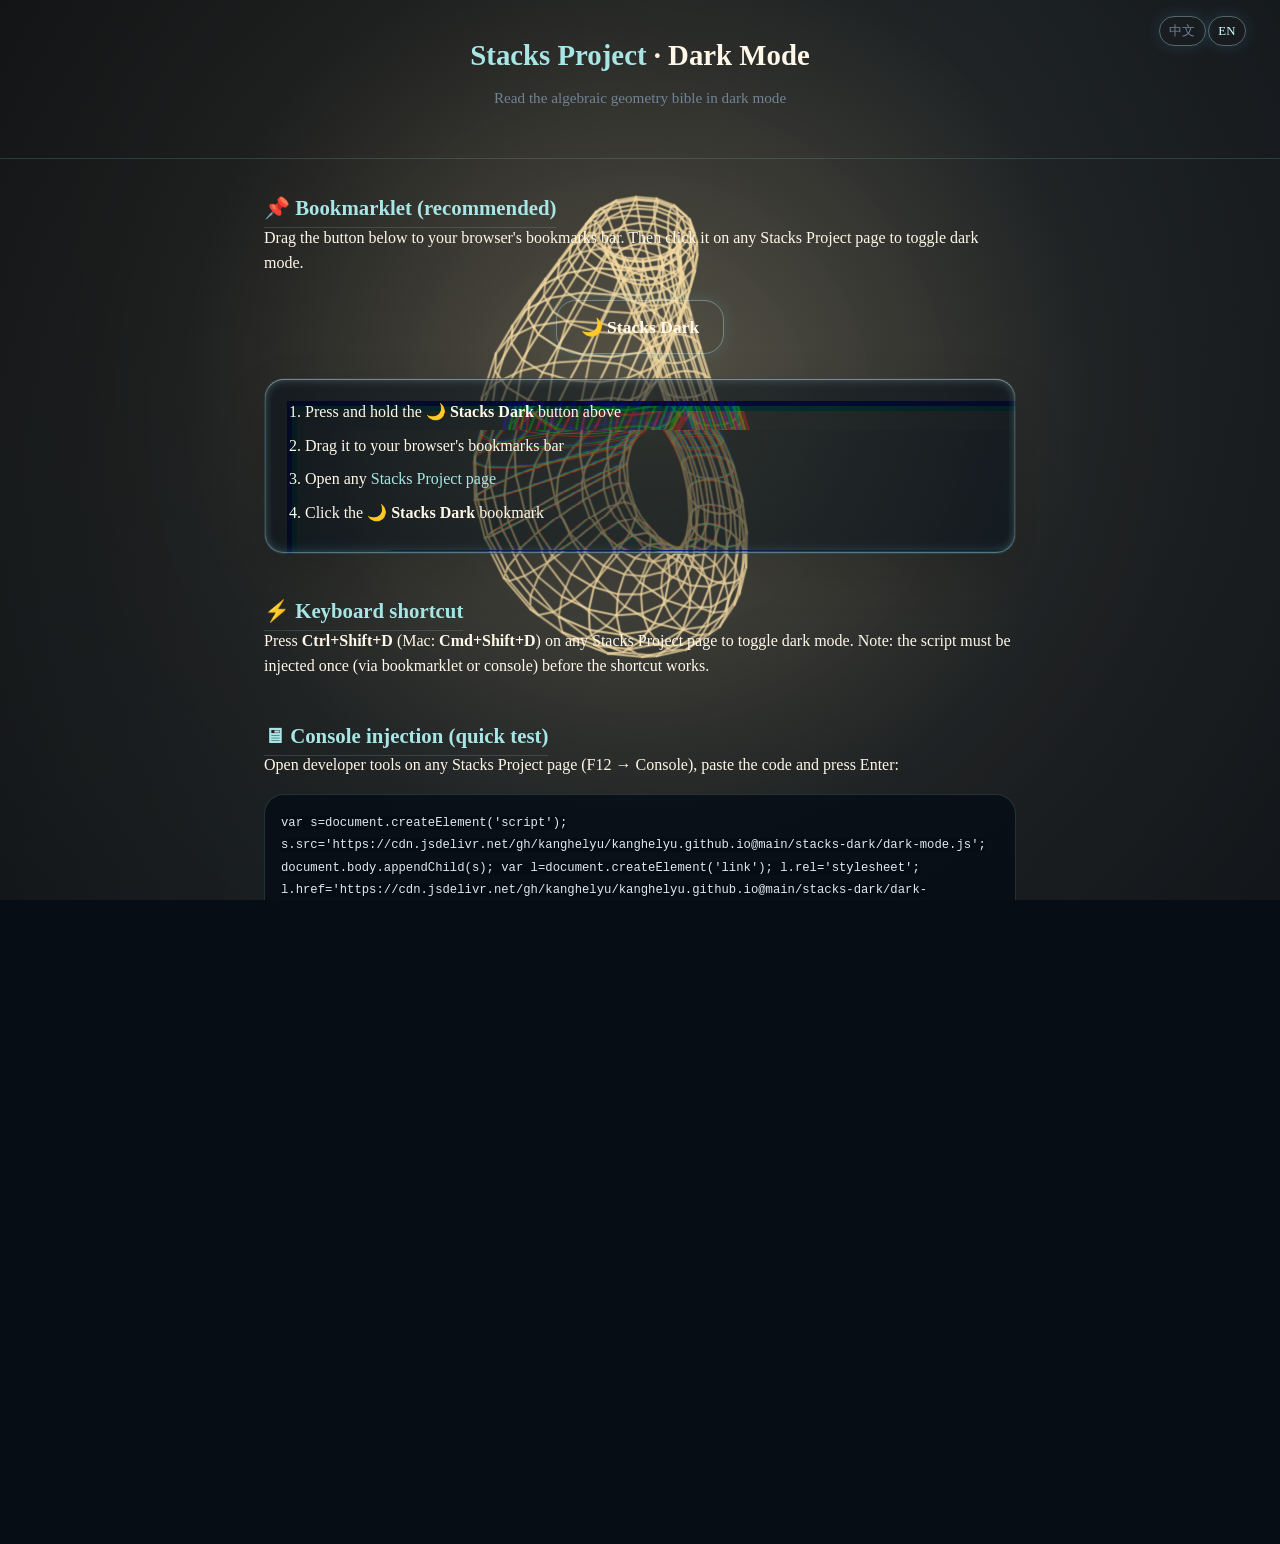
==== stacks-dark/index.html @ ef56671d "Soften perspective camera; fix homepage scrolling - bg.js v39: camera distance 3.8 -> 8 with PROJ_SC" ====
<!DOCTYPE html>
<html lang="zh-CN">
<head>
  <meta charset="utf-8">
  <meta name="viewport" content="width=device-width, initial-scale=1">
  <title>Stacks Project · Dark Mode Reader</title>
  <link rel="icon" href="data:image/svg+xml,<svg xmlns='http://www.w3.org/2000/svg' viewBox='0 0 100 100'><text y='.9em' font-size='90'>🌙</text></svg>">
  <link rel="stylesheet" href="../assets/css/base.css?v=34" />
  <style>
    :root { --bg: #1a1a2e; --text: #e0e0e0; --accent: #63b3ed; --card: #16213e; --border: #2d3748; }
    * { margin: 0; padding: 0; box-sizing: border-box; }
    html { height: 100%; overflow: hidden; }
    body {
      background: var(--bg); color: var(--text);
      font-family: -apple-system, BlinkMacSystemFont, "Segoe UI", Roboto, sans-serif;
      line-height: 1.6; width: 100%; height: 100%; min-height: 0; display: flex; flex-direction: column;
      overflow-x: hidden; overflow-y: auto; overscroll-behavior-y: contain;
      -webkit-overflow-scrolling: touch;
    }
    header {
      background: var(--card); border-bottom: 1px solid var(--border);
      padding: 2rem 1.5rem; text-align: center; position: relative;
    }
    header h1 { font-size: 1.8rem; font-weight: 700; }
    header h1 a { color: var(--accent); text-decoration: none; }
    header p { margin-top: 0.5rem; color: #a0aec0; font-size: 0.95rem; }
    .lang-toggle {
      position: absolute; top: 1rem; right: 1.5rem;
      display: flex; gap: 2px;
    }
    .lang-toggle button {
      background: transparent; color: #718096; border: 1px solid var(--border);
      padding: 0.25rem 0.6rem; border-radius: 4px; cursor: pointer;
      font-size: 0.8rem; transition: all 0.15s;
    }
    .lang-toggle button.active {
      color: var(--accent); border-color: var(--accent); background: rgba(99,179,237,0.1);
    }
    main { flex: 1; max-width: 800px; margin: 0 auto; padding: 2rem 1.5rem; width: 100%; }
    section { margin-bottom: 2.5rem; }
    h2 { font-size: 1.3rem; color: var(--accent); margin-bottom: 1rem; padding-bottom: 0.5rem; border-bottom: 1px solid var(--border); }
    p { margin-bottom: 1rem; }
    code {
      background: #0d1b2a; color: #e2e8f0; padding: 0.15em 0.4em;
      border-radius: 3px; font-size: 0.9em;
    }
    .bookmarklet {
      display: inline-block; background: var(--accent); color: #1a1a2e;
      font-weight: 700; font-size: 1.1rem; padding: 0.75rem 1.5rem;
      border-radius: 8px; text-decoration: none; cursor: grab;
      transition: transform 0.15s, box-shadow 0.15s;
      box-shadow: 0 2px 8px rgba(99,179,237,0.3);
    }
    .bookmarklet:hover { transform: translateY(-2px); box-shadow: 0 4px 16px rgba(99,179,237,0.5); }
    .bookmarklet:active { cursor: grabbing; }
    .instructions { background: var(--card); border: 1px solid var(--border); border-radius: 8px; padding: 1.25rem; }
    .instructions ol { padding-left: 1.25rem; }
    .instructions li { margin-bottom: 0.5rem; }
    .preview-box { background: var(--card); border: 1px solid var(--border); border-radius: 8px; padding: 1.5rem; font-size: 0.9rem; }
    .preview-box .tag { color: var(--accent); }
    .preview-box a { color: var(--accent); }
    .preview-box .env-lemma { font-style: italic; background: rgba(255,255,255,0.02); padding: 0.25rem 0.5rem; border-radius: 4px; display: block; margin-top: 0.5rem; }
    .pre { background: #0d1b2a; color: #e2e8f0; padding: 1rem; border-radius: 8px; overflow-x: auto; font-size: 0.85rem; border: 1px solid var(--border); margin-top: 0.5rem; }
    .pre code { background: none; padding: 0; }
    .file-links { display: flex; gap: 1rem; flex-wrap: wrap; margin-top: 0.5rem; }
    .file-links a { background: var(--card); border: 1px solid var(--border); padding: 0.4rem 1rem; border-radius: 6px; color: var(--accent); text-decoration: none; font-size: 0.9rem; }
    .file-links a:hover { border-color: var(--accent); }
    footer { text-align: center; padding: 1.5rem; color: #718096; font-size: 0.85rem; border-top: 1px solid var(--border); }
    footer a { color: var(--accent); }
    [data-lang] { display: none; }
    html.en [data-lang="en"], html.zh [data-lang="zh"] { display: inline; }
    html.en [data-lang="en"].block, html.zh [data-lang="zh"].block { display: block; }
    html.en [data-lang="en"].flex, html.zh [data-lang="zh"].flex { display: flex; }
    header, main, footer { position: relative; z-index: 1; }
    /* Shared math background: one large static Klein bottle behind the page. */
    #bg { position: fixed; top: 0; left: 0; width: 100vw; height: 100vh; height: 100lvh; z-index: 0; pointer-events: none; transform: translate3d(0, 0, 0); backface-visibility: hidden; contain: strict; }
  </style>
  <link rel="stylesheet" href="../assets/css/unified-polish.css?v=4" />
</head>
<body class="stacks-page">
  <canvas id="bg" data-scene="klein" aria-hidden="true"></canvas>

<header>
  <div class="lang-toggle">
    <button id="lang-zh" class="active" onclick="setLang('zh')">中文</button>
    <button id="lang-en" onclick="setLang('en')">EN</button>
  </div>
  <h1><a href="https://stacks.math.columbia.edu">Stacks Project</a> · Dark Mode</h1>
  <p data-lang="zh" class="block">在深色背景下阅读代数几何圣经</p>
  <p data-lang="en" class="block">Read the algebraic geometry bible in dark mode</p>
</header>

<main>

  <!-- ===== Bookmarklet ===== -->
  <section>
    <h2 data-lang="zh">📌 Bookmarklet（推荐）</h2>
    <h2 data-lang="en">📌 Bookmarklet (recommended)</h2>

    <p data-lang="zh" class="block">把下面的按钮拖到浏览器书签栏。之后每次打开 Stacks Project 的页面，点一下这个书签就能切换深色模式。</p>
    <p data-lang="en" class="block">Drag the button below to your browser's bookmarks bar. Then click it on any Stacks Project page to toggle dark mode.</p>

    <p style="text-align:center;margin:1.5rem 0">
      <a class="bookmarklet"
         href="javascript:(function(){var d=document,s=d.createElement('script');s.src='https://cdn.jsdelivr.net/gh/kanghelyu/kanghelyu.github.io@main/stacks-dark/dark-mode.js';d.body.appendChild(s);var l=d.createElement('link');l.rel='stylesheet';l.href='https://cdn.jsdelivr.net/gh/kanghelyu/kanghelyu.github.io@main/stacks-dark/dark-mode.css';d.head.appendChild(l)})();"
         onclick="alert('把它拖到书签栏，不是点击这里。');return false;">
        🌙 Stacks Dark
      </a>
    </p>

    <div class="instructions">
      <ol data-lang="zh" class="block">
        <li>按住上面的 <strong>「🌙 Stacks Dark」</strong> 按钮</li>
        <li>拖到浏览器的书签栏</li>
        <li>打开任意一个 <a href="https://stacks.math.columbia.edu/tag/0001">Stacks Project 页面</a></li>
        <li>点击书签栏里的 <strong>🌙 Stacks Dark</strong></li>
      </ol>
      <ol data-lang="en" class="block">
        <li>Press and hold the <strong>🌙 Stacks Dark</strong> button above</li>
        <li>Drag it to your browser's bookmarks bar</li>
        <li>Open any <a href="https://stacks.math.columbia.edu/tag/0001">Stacks Project page</a></li>
        <li>Click the <strong>🌙 Stacks Dark</strong> bookmark</li>
      </ol>
    </div>
  </section>

  <!-- ===== Keyboard shortcut ===== -->
  <section>
    <h2 data-lang="zh">⚡ Ctrl+Shift+D 快捷键</h2>
    <h2 data-lang="en">⚡ Keyboard shortcut</h2>

    <p data-lang="zh" class="block">在任何 Stacks Project 页面上按 <strong>Ctrl+Shift+D</strong>（Mac: <strong>Cmd+Shift+D</strong>）一键切换深色模式。注意：需要先用书签或控制台方式注入一次脚本，快捷键才会生效。</p>
    <p data-lang="en" class="block">Press <strong>Ctrl+Shift+D</strong> (Mac: <strong>Cmd+Shift+D</strong>) on any Stacks Project page to toggle dark mode. Note: the script must be injected once (via bookmarklet or console) before the shortcut works.</p>
  </section>

  <!-- ===== Console injection ===== -->
  <section>
    <h2 data-lang="zh">🖥 控制台注入（临时测试）</h2>
    <h2 data-lang="en">🖥 Console injection (quick test)</h2>

    <p data-lang="zh" class="block">打开 Stacks Project 页面的开发者工具（F12 → Console），粘贴以下代码然后回车：</p>
    <p data-lang="en" class="block">Open developer tools on any Stacks Project page (F12 → Console), paste the code and press Enter:</p>

    <div class="pre"><code>var s=document.createElement('script');
s.src='https://cdn.jsdelivr.net/gh/kanghelyu/kanghelyu.github.io@main/stacks-dark/dark-mode.js';
document.body.appendChild(s);
var l=document.createElement('link');
l.rel='stylesheet';
l.href='https://cdn.jsdelivr.net/gh/kanghelyu/kanghelyu.github.io@main/stacks-dark/dark-mode.css';
document.head.appendChild(l);</code></div>
  </section>

  <!-- ===== Preview ===== -->
  <section>
    <h2 data-lang="zh">🖼 效果预览</h2>
    <h2 data-lang="en">🖼 Preview</h2>

    <div class="preview-box">
      <div style="display:flex;align-items:center;gap:0.75rem;margin-bottom:0.75rem">
        <span style="font-size:0.8rem;background:#0f3460;padding:0.2rem 0.6rem;border-radius:4px">0001</span>
        <span style="color:#718096">Section 1.1</span>
      </div>
      <p><strong>Lemma 10.2</strong> — Let <span class="tag">0001</span> be a scheme and let $X$ be a ...</p>
      <div class="env-lemma">
        <p>Lemma 10.3. Let $f : X \to Y$ be a morphism of schemes. The following are equivalent:</p>
        <ol style="padding-left:1.5rem;margin-top:0.3rem">
          <li>$f$ is locally of finite type,</li>
          <li>for every affine open $V \subset Y$, $f^{-1}(V)$ can be covered by affines ...</li>
        </ol>
      </div>
    </div>
  </section>

  <!-- ===== CDN links ===== -->
  <section>
    <h2 data-lang="zh">📂 静态文件 CDN 链接</h2>
    <h2 data-lang="en">📂 CDN file links</h2>

    <p data-lang="zh" class="block">你也可以直接引用这些文件（jsDelivr CDN，带正确 MIME 类型）：</p>
    <p data-lang="en" class="block">You can also reference these files directly via jsDelivr CDN (correct MIME types included):</p>

    <div class="file-links">
      <a href="https://cdn.jsdelivr.net/gh/kanghelyu/kanghelyu.github.io@main/stacks-dark/dark-mode.css">dark-mode.css</a>
      <a href="https://cdn.jsdelivr.net/gh/kanghelyu/kanghelyu.github.io@main/stacks-dark/dark-mode.js">dark-mode.js</a>
    </div>
  </section>

</main>

<footer>
  <p>Based on <a href="https://stacks.math.columbia.edu">The Stacks Project</a> by Johan de Jong &amp; contributors · Dark mode by <a href="https://kanghelyu.github.io">Kanghe Lyu</a></p>
</footer>

<script src="../assets/js/liquid-glass-subpages.js?v=4" defer></script>
<script src="../assets/js/bg.js?v=39" defer></script>
<script>
(function() {
  var STORAGE_KEY = 'stacks-dark-lang';

  function getStored() {
    try { return localStorage.getItem(STORAGE_KEY); } catch(e) { return null; }
  }
  function setStored(v) {
    try { localStorage.setItem(STORAGE_KEY, v); } catch(e) {}
  }

  window.setLang = function(lang) {
    document.documentElement.className = lang === 'en' ? 'en' : 'zh';
    setStored(lang);
    document.getElementById('lang-zh').classList.toggle('active', lang === 'zh');
    document.getElementById('lang-en').classList.toggle('active', lang === 'en');
    document.documentElement.lang = lang === 'en' ? 'en' : 'zh-CN';
  };

  var stored = getStored();
  // default: browser language prefers English? Otherwise Chinese
  var defaultLang = stored || (navigator.language && navigator.language.startsWith('en') ? 'en' : 'zh');
  window.setLang(defaultLang);

  // Also update the bookmarklet onclick alert language
  var bml = document.querySelector('.bookmarklet');
  if (bml) {
    bml.onclick = function() {
      alert(document.documentElement.className === 'en'
        ? 'Drag this to your bookmarks bar, not click it.'
        : '把它拖到书签栏，不是点击这里。');
      return false;
    };
  }
})();
</script>

</body>
</html>
---- assets/css/base.css ----
/* Kanghe Lyu site — shared design system and compact media dock */

:root {
  --bg-deep: #060d14;
  --panel: rgba(8, 18, 27, 0.86);
  --gold: #f4d9a0;
  --gold-bright: #ffe4b8;
  --gold-dim: #b99b61;
  --cyan: #a8e6e6;
  --cyan-bright: #d0ffff;
  --cyan-dim: #5ca8b0;
  --paper: #fff7e8;
  --ink: #e8d9c0;
  --subtle: #b0a080;
  --muted: #718394;
  --line: rgba(168, 230, 230, 0.16);
  --line-soft: rgba(168, 230, 230, 0.08);
  --focus: #ffe4b8;
  --shadow-dock: 0 14px 42px rgba(0, 0, 0, 0.34);
  --radius-md: 12px;
  --content-width: 920px;
  --reading-width: 720px;
  --ease-out: cubic-bezier(0.16, 1, 0.3, 1);
  --ease-out-expo: cubic-bezier(0.16, 1, 0.3, 1);
  --font-body: Georgia, "Times New Roman", "Songti SC", "SimSun", serif;
  --motion-fast: 180ms;
  --motion-base: 280ms;
  --glass-bg: linear-gradient(120deg, rgba(160, 224, 244, 0.09), rgba(160, 224, 244, 0.03) 42%, rgba(255, 240, 214, 0.06));
}

*, *::before, *::after { margin: 0; padding: 0; box-sizing: border-box; }

html {
  scroll-behavior: auto;
  -webkit-font-smoothing: antialiased;
  -moz-osx-font-smoothing: grayscale;
}

html, body {
  width: 100%;
  min-height: 100%;
  background: var(--bg-deep);
  color: var(--paper);
  font-family: Georgia, "Times New Roman", "Songti SC", "SimSun", serif;
  line-height: 1.7;
}

/* All pages scroll at the document level. The scene canvas #bg is
   position:fixed with a stable 100lvh box (unified-polish.css), so the
   background never follows the scroll. Horizontal movement stays locked:
   clip rather than hidden so the vertical axis is never turned into a
   second scroll container, and touch-action only permits vertical panning.
   stacks-dark keeps its own shell layout via its inline styles. */
html { overflow-x: clip; }
body { overscroll-behavior: none; overflow-x: clip; touch-action: pan-y; }
::selection { background: rgba(168, 230, 230, 0.2); color: #fff; }
:focus-visible { outline: 2px solid var(--focus); outline-offset: 3px; }
button, a { -webkit-tap-highlight-color: transparent; }
button { font: inherit; }

a { color: var(--cyan); text-decoration: none; transition: color var(--motion-fast) ease, text-shadow var(--motion-base) ease; }
a:hover { color: var(--cyan-bright); text-shadow: 0 0 12px rgba(168, 230, 230, 0.34); }

@keyframes fadeInUp {
  from { opacity: 0; transform: translateY(14px); }
  to { opacity: 1; transform: translateY(0); }
}

@keyframes fadeIn {
  from { opacity: 0; }
  to { opacity: 1; }
}

@keyframes float {
  0%, 100% { transform: translate3d(0, 0, 0) rotate(-1deg); }
  50% { transform: translate3d(0, -7px, 0) rotate(1deg); }
}

@keyframes playlistReveal {
  from { opacity: 0; transform: translate3d(0, 8px, 0) scale(0.985); }
  to { opacity: 1; transform: translate3d(0, 0, 0) scale(1); }
}

.reveal { opacity: 0; transform: translateY(16px); transition: opacity 650ms var(--ease-out), transform 650ms var(--ease-out); }
.reveal.visible { opacity: 1; transform: none; }

.media-dock {
  position: fixed;
  right: 24px;
  bottom: 22px;
  z-index: 100;
  display: flex;
  align-items: center;
  height: 46px;
  min-height: 46px;
  max-height: 46px;
  padding: 4px 6px;
  border: 1px solid rgba(168, 230, 230, 0.2);
  border-radius: 12px;
  background: rgba(7, 16, 24, 0.82);
  box-shadow: var(--shadow-dock);
  backdrop-filter: blur(18px) saturate(1.15);
  -webkit-backdrop-filter: blur(18px) saturate(1.15);
}
.media-dock button {
  min-width: 38px;
  min-height: 36px;
  border: 0;
  border-radius: 7px;
  background: transparent;
  color: var(--subtle);
  cursor: pointer;
  transition: background var(--motion-fast) ease, color var(--motion-fast) ease, transform var(--motion-fast) ease;
}
.media-dock button:hover { background: rgba(168, 230, 230, 0.1); color: var(--cyan-bright); }
.media-dock button:active { transform: scale(0.96); }
.lang-toggle { min-width: auto !important; padding: 0 10px; color: var(--cyan) !important; font-size: 0.78rem; letter-spacing: 0.04em; white-space: nowrap; }
.dock-divider { width: 1px; height: 20px; margin: 0 4px; background: var(--line-soft); }
.track-btn { font-size: 1.25rem; line-height: 1; }
.music-toggle { min-width: 52px !important; padding: 0 10px; color: var(--gold) !important; font-size: 0.78rem; letter-spacing: 0.03em; }
.music-toggle.playing { color: var(--cyan) !important; }
.track-label { max-width: 92px; padding: 0 8px; overflow: hidden; color: var(--muted); font-size: 0.72rem; text-overflow: ellipsis; white-space: nowrap; }
.playlist-toggle { padding: 0 10px; color: var(--gold) !important; font-size: 0.78rem; letter-spacing: 0.03em; }
.playlist-panel { position: absolute; right: 4px; bottom: calc(100% + 8px); width: 188px; max-height: min(320px, calc(100lvh - 88px)); overflow: hidden; border: 1px solid var(--line); border-radius: 16px; background: var(--panel); box-shadow: var(--shadow-dock); transform-origin: right bottom; }
.playlist-panel.collapsed { display: none; }
.playlist-panel:not(.collapsed) { animation: playlistReveal 220ms var(--ease-out) both; }
.playlist-list { max-height: min(240px, calc(100lvh - 120px)); overflow-y: auto; overscroll-behavior: contain; scrollbar-color: rgba(244, 217, 160, 0.38) transparent; scrollbar-width: thin; }
.playlist-item { display: block; width: 100%; min-height: 36px; padding: 7px 12px; border: 0; border-bottom: 1px solid rgba(168, 230, 230, 0.06); background: transparent; color: var(--ink); cursor: pointer; text-align: left; font-size: 0.8rem; }
.playlist-item:hover, .playlist-item.active { background: rgba(168, 230, 230, 0.1); color: var(--cyan-bright); }

.button { display: inline-flex; align-items: center; justify-content: center; min-height: 44px; padding: 9px 20px; border: 1px solid rgba(244, 217, 160, 0.26); border-radius: var(--radius-md); background: rgba(15, 28, 34, 0.48); color: var(--paper); font-size: 0.93rem; letter-spacing: 0.03em; transition: transform var(--motion-base) var(--ease-out), border-color var(--motion-base) ease, background var(--motion-base) ease; }
.button:hover { transform: translateY(-2px); border-color: var(--gold); color: #fff; background: rgba(168, 230, 230, 0.09); }
.button-primary { border-color: rgba(168, 230, 230, 0.38); background: rgba(168, 230, 230, 0.08); }
.button-quiet { border-color: var(--line-soft); color: var(--subtle); }

@media (max-width: 760px) {
  .media-dock { right: 12px; bottom: 12px; left: 12px; justify-content: center; }
  .track-label { max-width: 74px; }
  .playlist-panel { right: 0; width: min(188px, calc(100vw - 24px)); }
}



/* Liquid Glass surfaces. This is copied from the 20260826 subpage cards;
   the runtime attaches their inline SVG displacement filter directly. */
:root {
  --glass-border: rgba(220, 255, 255, 0.38);
  --glass-highlight: rgba(255, 255, 255, 0.28);
  --glass-shadow: 0 18px 46px rgba(0, 0, 0, 0.16), inset 0 1px 0 var(--glass-highlight), inset 0 -1px 0 rgba(112, 235, 255, 0.22);
}
.media-dock, .playlist-panel, .button, .glass-panel, .note, .project, .instructions, .preview-box, .file-links, .bookmarklet, .file-links a, .lang-toggle button, input, textarea, select {
  position: relative;
  border: 1px solid var(--glass-border);
  background: linear-gradient(120deg, rgba(160, 224, 244, 0.09), rgba(160, 224, 244, 0.03) 42%, rgba(255, 240, 214, 0.06));
  box-shadow: var(--glass-shadow);
  backdrop-filter: saturate(1.35) contrast(1.05);
  -webkit-backdrop-filter: saturate(1.35) contrast(1.05);
  isolation: isolate;
  overflow: clip;
}
.media-dock.liquid-glass { background: rgba(7, 16, 24, 0.58); overflow: visible; }
.liquid-glass::before, .glass-panel::before, .note::before, .project::before, .instructions::before, .preview-box::before, .playlist-panel::before, .bookmarklet::before, .file-links::before {
  position: absolute;
  inset: -1px;
  z-index: -1;
  border: 1.5px solid rgba(228, 252, 255, 0.42);
  border-radius: inherit;
  background: transparent;
  box-shadow:
    inset 0 0 0 1px rgba(255, 255, 255, 0.14),
    inset 0 2px 8px rgba(214, 250, 255, 0.18),
    inset 0 -3px 10px rgba(96, 208, 240, 0.16),
    0 0 18px rgba(120, 226, 255, 0.09);
  content: "";
  opacity: 0.95;
  pointer-events: none;
  mix-blend-mode: screen;
}
.liquid-glass::after, .glass-panel::after, .note::after, .project::after, .instructions::after, .preview-box::after, .playlist-panel::after, .bookmarklet::after, .file-links::after {
  display: none;
}
/* Re-assert the dock's fixed positioning after the glass group above,
   which resets position to relative for the refraction layers. */
.media-dock { position: fixed; right: 24px; bottom: 22px; z-index: 100; height: 46px; min-height: 46px; max-height: 46px; border-radius: 20px; contain: layout style; }
.playlist-panel { position: absolute !important; right: 4px; bottom: calc(100% + 8px); border-color: var(--glass-border); box-shadow: var(--glass-shadow); }
.media-dock + .playlist-panel { position: fixed !important; right: 28px; bottom: 76px; z-index: 100; }
.glass-interactive:hover, .button:hover, .note:hover, .project:hover, .instructions:hover, .preview-box:hover {
  border-color: rgba(208,255,255,0.42);
  box-shadow: 0 20px 54px rgba(0,0,0,0.3), 0 0 34px rgba(168,230,230,0.12), inset 0 1px 0 rgba(255,255,255,0.18);
}

@media (prefers-reduced-motion: reduce) {
  .project-icon, .playlist-panel { animation: none !important; }
}

@media (max-width: 760px) {
  .media-dock + .playlist-panel { right: 12px; bottom: 66px; }
}
---- assets/css/unified-polish.css ----
/* Cross-page finish: one radius, stable mobile canvas, and continuous glass rims. */
:root {
  --radius-unified: 20px;
}

.media-dock,
.media-dock button,
.playlist-panel,
.button,
.back,
.glass-panel,
.note,
.project,
.instructions,
.preview-box,
.bookmarklet,
.file-links,
.file-links a,
.lang-toggle button,
input,
textarea,
select,
.pre,
.env-lemma {
  border-radius: var(--radius-unified) !important;
}

/* Subpage action buttons are not refractive. They keep one simple glow on the
   element itself, with no pseudo-element or inner material layer. */
.page .button,
.stacks-page .bookmarklet,
.stacks-page .file-links a,
.stacks-page .lang-toggle button {
  border: 1px solid rgba(202, 246, 255, 0.34) !important;
  background: transparent !important;
  box-shadow: 0 0 16px rgba(100, 220, 255, 0.14) !important;
  text-shadow: none !important;
  backdrop-filter: none !important;
  -webkit-backdrop-filter: none !important;
}

.page .button::before,
.stacks-page .bookmarklet::before,
.stacks-page .file-links a::before,
.stacks-page .lang-toggle button::before {
  display: none !important;
}

/* Bring the standalone Stacks page into the same visual system without
   changing its content or bilingual controls. */
body.stacks-page {
  --bg: var(--bg-deep);
  --text: var(--paper);
  --accent: var(--cyan);
  --card: rgba(8, 18, 27, 0.56);
  --border: var(--line);
  background: var(--bg-deep);
  color: var(--paper);
  font-family: Georgia, "Times New Roman", "Songti SC", "SimSun", serif;
}

.stacks-page header {
  border-color: var(--line);
  background: transparent;
  backdrop-filter: none;
  -webkit-backdrop-filter: none;
}

.stacks-page header h1 a,
.stacks-page h2,
.stacks-page .preview-box .tag,
.stacks-page .preview-box a,
.stacks-page footer a {
  color: var(--cyan);
}

.stacks-page header p,
.stacks-page footer,
.stacks-page .preview-box > div:first-child {
  color: var(--muted);
}

.stacks-page .lang-toggle button.active {
  border-color: var(--glass-border);
  background: transparent;
  color: var(--cyan-bright);
}

.stacks-page .bookmarklet {
  border: 1px solid var(--glass-border);
  background: transparent;
  color: var(--paper);
  box-shadow: 0 0 16px rgba(100, 220, 255, 0.14);
}

.stacks-page .instructions,
.stacks-page .preview-box,
.stacks-page .file-links {
  isolation: isolate;
}

.stacks-page .file-links a {
  background: transparent;
}

.stacks-page .pre,
.stacks-page code {
  background: rgba(4, 12, 20, 0.8);
}

@media (max-width: 760px) {
  #bg {
    position: fixed !important;
    top: 0 !important;
    left: 0 !important;
    width: 100vw !important;
    height: 100vh !important;
    height: 100lvh !important;
    transform: translate3d(0, 0, 0);
    backface-visibility: hidden;
    contain: strict;
  }
}

@media (prefers-reduced-motion: reduce) {
  .liquid-glass,
  .note,
  .project,
  .instructions,
  .preview-box,
  .bookmarklet,
  .file-links {
    transition-duration: 0.01ms !important;
  }
}
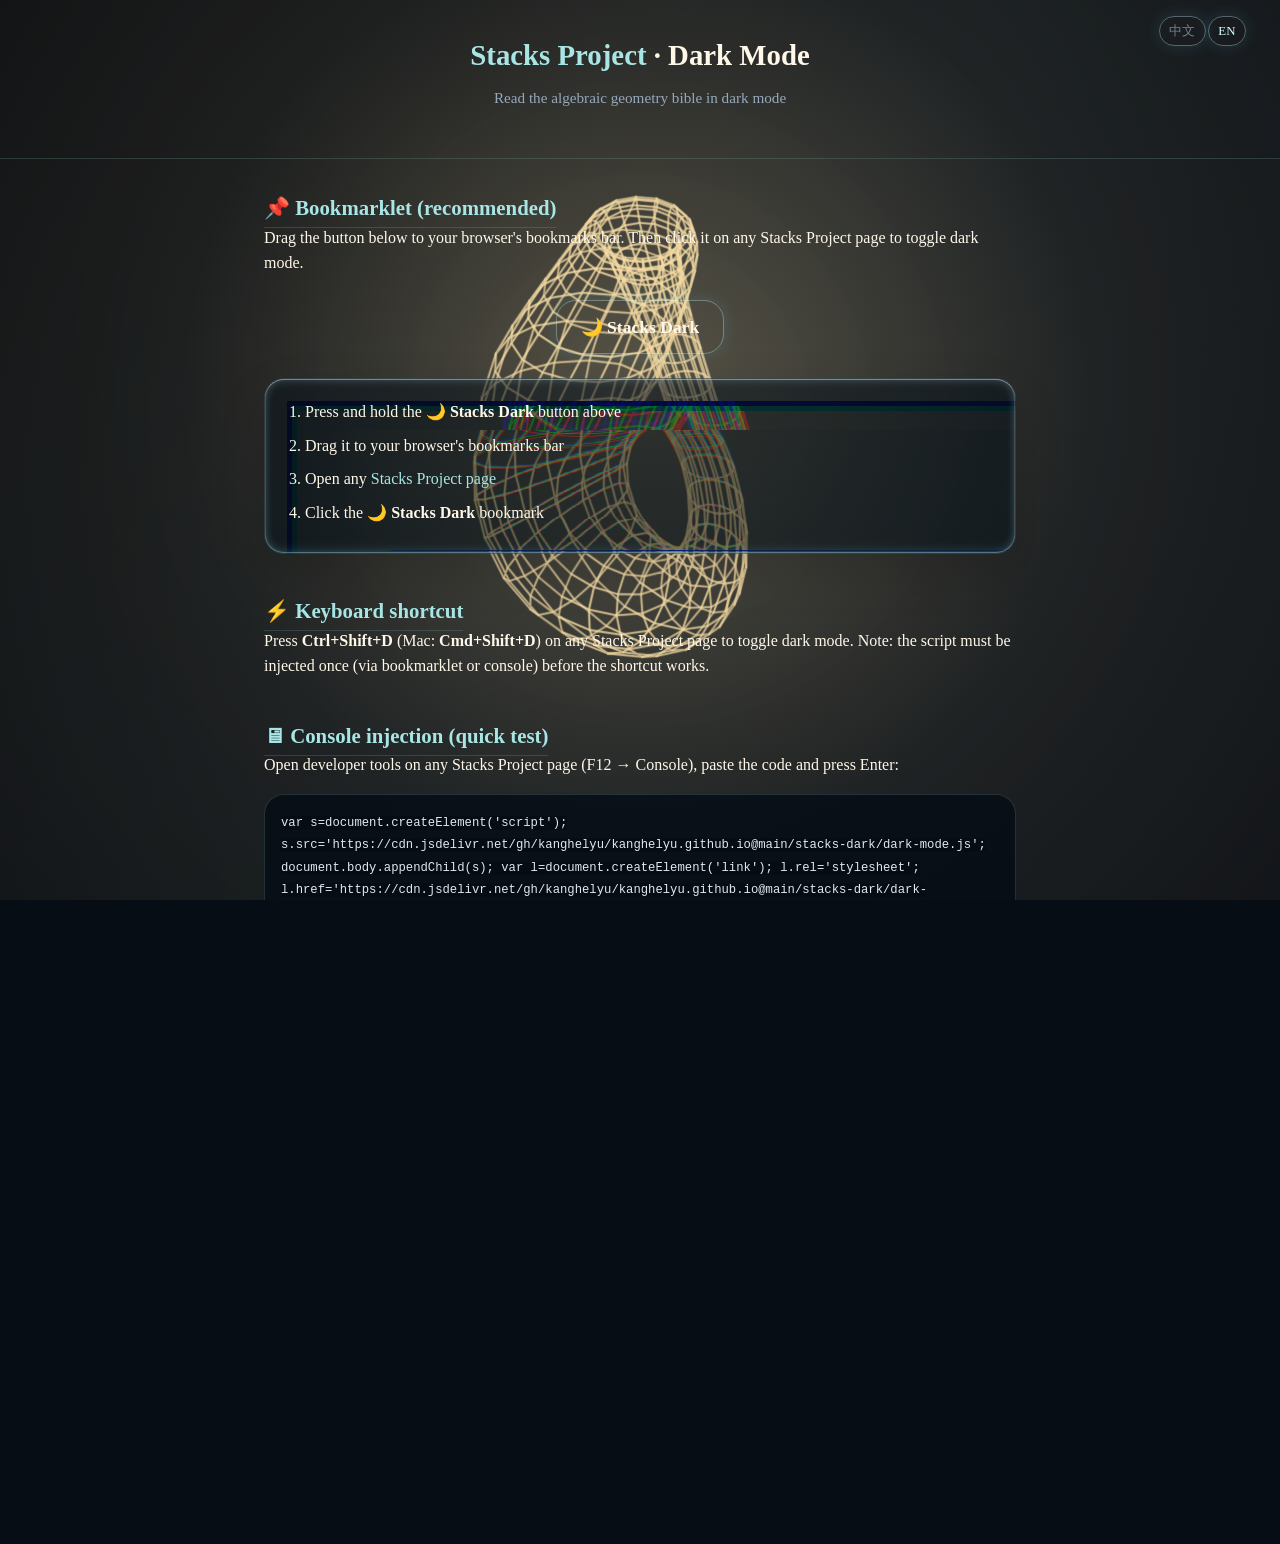
==== commit 006a1b23: "Increase text opacity and contrast site-wide - base.css v35: brighten shared text tokens (--ink #e8d" ====
--- a/stacks-dark/index.html
+++ b/stacks-dark/index.html
@@ -5,7 +5,7 @@
   <meta name="viewport" content="width=device-width, initial-scale=1">
   <title>Stacks Project · Dark Mode Reader</title>
   <link rel="icon" href="data:image/svg+xml,<svg xmlns='http://www.w3.org/2000/svg' viewBox='0 0 100 100'><text y='.9em' font-size='90'>🌙</text></svg>">
-  <link rel="stylesheet" href="../assets/css/base.css?v=34" />
+  <link rel="stylesheet" href="../assets/css/base.css?v=35" />
   <style>
     :root { --bg: #1a1a2e; --text: #e0e0e0; --accent: #63b3ed; --card: #16213e; --border: #2d3748; }
     * { margin: 0; padding: 0; box-sizing: border-box; }
--- a/assets/css/base.css
+++ b/assets/css/base.css
@@ -10,9 +10,9 @@
   --cyan-bright: #d0ffff;
   --cyan-dim: #5ca8b0;
   --paper: #fff7e8;
-  --ink: #e8d9c0;
-  --subtle: #b0a080;
-  --muted: #718394;
+  --ink: #f4ead9;
+  --subtle: #cfc2a4;
+  --muted: #96a9bc;
   --line: rgba(168, 230, 230, 0.16);
   --line-soft: rgba(168, 230, 230, 0.08);
   --focus: #ffe4b8;
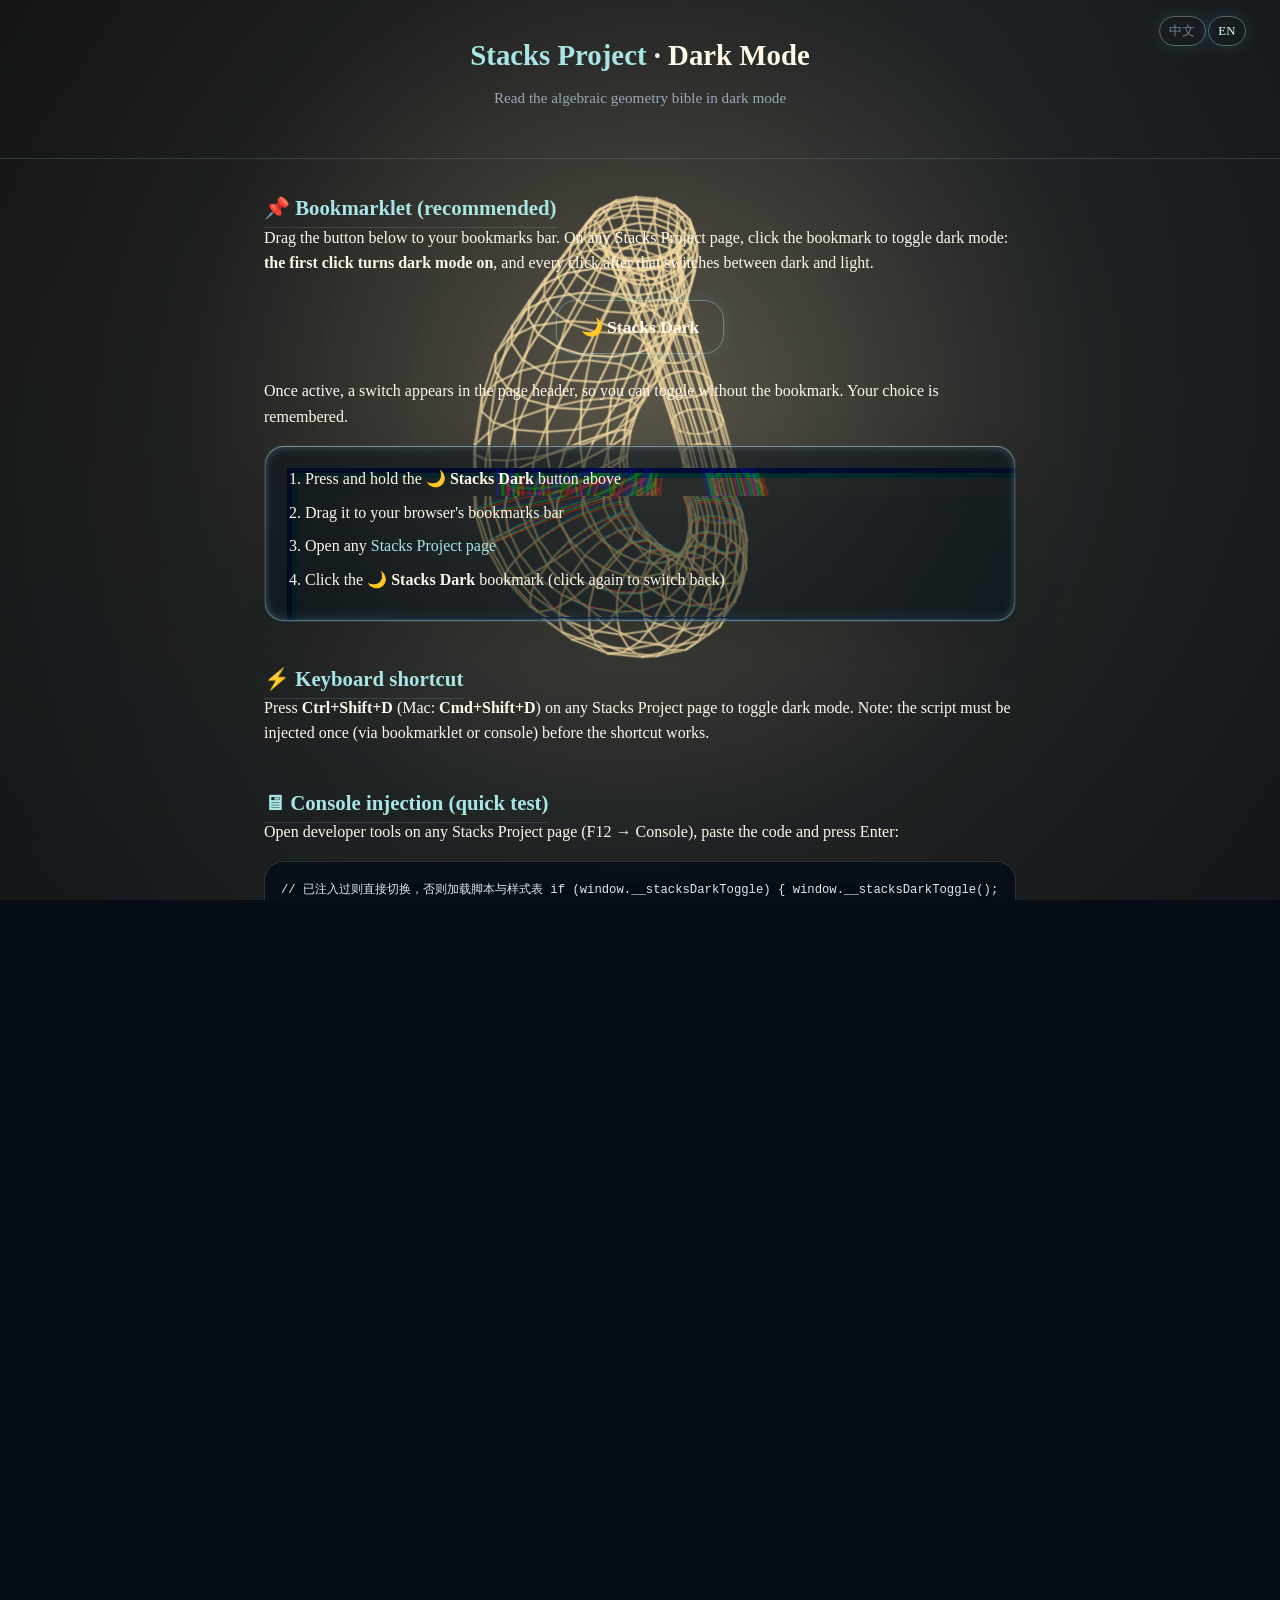
==== commit db1add94: "Fix Stacks dark mode: real toggle, deterministic first click, revertable math The bookmarklet could " ====
--- a/stacks-dark/index.html
+++ b/stacks-dark/index.html
@@ -5,7 +5,7 @@
   <meta name="viewport" content="width=device-width, initial-scale=1">
   <title>Stacks Project · Dark Mode Reader</title>
   <link rel="icon" href="data:image/svg+xml,<svg xmlns='http://www.w3.org/2000/svg' viewBox='0 0 100 100'><text y='.9em' font-size='90'>🌙</text></svg>">
-  <link rel="stylesheet" href="../assets/css/base.css?v=35" />
+  <link rel="stylesheet" href="../assets/css/base.css?v=36" />
   <style>
     :root { --bg: #1a1a2e; --text: #e0e0e0; --accent: #63b3ed; --card: #16213e; --border: #2d3748; }
     * { margin: 0; padding: 0; box-sizing: border-box; }
@@ -97,29 +97,32 @@
     <h2 data-lang="zh">📌 Bookmarklet（推荐）</h2>
     <h2 data-lang="en">📌 Bookmarklet (recommended)</h2>
 
-    <p data-lang="zh" class="block">把下面的按钮拖到浏览器书签栏。之后每次打开 Stacks Project 的页面，点一下这个书签就能切换深色模式。</p>
-    <p data-lang="en" class="block">Drag the button below to your browser's bookmarks bar. Then click it on any Stacks Project page to toggle dark mode.</p>
+    <p data-lang="zh" class="block">把下面的按钮拖到浏览器书签栏。在任意 Stacks Project 页面点一下这个书签即可切换深色模式：<strong>第一次点击开启深色</strong>，之后每点一次就在深色与浅色之间切换。</p>
+    <p data-lang="en" class="block">Drag the button below to your bookmarks bar. On any Stacks Project page, click the bookmark to toggle dark mode: <strong>the first click turns dark mode on</strong>, and every click after that switches between dark and light.</p>
 
     <p style="text-align:center;margin:1.5rem 0">
       <a class="bookmarklet"
-         href="javascript:(function(){var d=document,s=d.createElement('script');s.src='https://cdn.jsdelivr.net/gh/kanghelyu/kanghelyu.github.io@main/stacks-dark/dark-mode.js';d.body.appendChild(s);var l=d.createElement('link');l.rel='stylesheet';l.href='https://cdn.jsdelivr.net/gh/kanghelyu/kanghelyu.github.io@main/stacks-dark/dark-mode.css';d.head.appendChild(l)})();"
+         href="javascript:(function(){var d=document;if(window.__stacksDarkToggle){window.__stacksDarkToggle();return}if(d.querySelector('script[data-stacks-dark]'))return;var s=d.createElement('script');s.src='https://cdn.jsdelivr.net/gh/kanghelyu/kanghelyu.github.io@main/stacks-dark/dark-mode.js?v=2';s.setAttribute('data-stacks-dark','1');d.body.appendChild(s);if(!d.querySelector('link[data-stacks-dark]')){var l=d.createElement('link');l.rel='stylesheet';l.href='https://cdn.jsdelivr.net/gh/kanghelyu/kanghelyu.github.io@main/stacks-dark/dark-mode.css?v=2';l.setAttribute('data-stacks-dark','1');d.head.appendChild(l)}})();"
          onclick="alert('把它拖到书签栏，不是点击这里。');return false;">
         🌙 Stacks Dark
       </a>
     </p>
+
+    <p data-lang="zh" class="block">开启后，页面顶部导航栏会出现一个切换开关，之后不点书签也能随时切换；选择会被记住。</p>
+    <p data-lang="en" class="block">Once active, a switch appears in the page header, so you can toggle without the bookmark. Your choice is remembered.</p>
 
     <div class="instructions">
       <ol data-lang="zh" class="block">
         <li>按住上面的 <strong>「🌙 Stacks Dark」</strong> 按钮</li>
         <li>拖到浏览器的书签栏</li>
         <li>打开任意一个 <a href="https://stacks.math.columbia.edu/tag/0001">Stacks Project 页面</a></li>
-        <li>点击书签栏里的 <strong>🌙 Stacks Dark</strong></li>
+        <li>点击书签栏里的 <strong>🌙 Stacks Dark</strong>（再点一次即切回浅色）</li>
       </ol>
       <ol data-lang="en" class="block">
         <li>Press and hold the <strong>🌙 Stacks Dark</strong> button above</li>
         <li>Drag it to your browser's bookmarks bar</li>
         <li>Open any <a href="https://stacks.math.columbia.edu/tag/0001">Stacks Project page</a></li>
-        <li>Click the <strong>🌙 Stacks Dark</strong> bookmark</li>
+        <li>Click the <strong>🌙 Stacks Dark</strong> bookmark (click again to switch back)</li>
       </ol>
     </div>
   </section>
@@ -141,13 +144,17 @@
     <p data-lang="zh" class="block">打开 Stacks Project 页面的开发者工具（F12 → Console），粘贴以下代码然后回车：</p>
     <p data-lang="en" class="block">Open developer tools on any Stacks Project page (F12 → Console), paste the code and press Enter:</p>
 
-    <div class="pre"><code>var s=document.createElement('script');
-s.src='https://cdn.jsdelivr.net/gh/kanghelyu/kanghelyu.github.io@main/stacks-dark/dark-mode.js';
-document.body.appendChild(s);
-var l=document.createElement('link');
-l.rel='stylesheet';
-l.href='https://cdn.jsdelivr.net/gh/kanghelyu/kanghelyu.github.io@main/stacks-dark/dark-mode.css';
-document.head.appendChild(l);</code></div>
+    <div class="pre"><code>// 已注入过则直接切换，否则加载脚本与样式表
+if (window.__stacksDarkToggle) { window.__stacksDarkToggle(); }
+else {
+  var s = document.createElement('script');
+  s.src = 'https://cdn.jsdelivr.net/gh/kanghelyu/kanghelyu.github.io@main/stacks-dark/dark-mode.js?v=2';
+  document.body.appendChild(s);
+  var l = document.createElement('link');
+  l.rel = 'stylesheet';
+  l.href = 'https://cdn.jsdelivr.net/gh/kanghelyu/kanghelyu.github.io@main/stacks-dark/dark-mode.css?v=2';
+  document.head.appendChild(l);
+}</code></div>
   </section>
 
   <!-- ===== Preview ===== -->
@@ -180,8 +187,8 @@
     <p data-lang="en" class="block">You can also reference these files directly via jsDelivr CDN (correct MIME types included):</p>
 
     <div class="file-links">
-      <a href="https://cdn.jsdelivr.net/gh/kanghelyu/kanghelyu.github.io@main/stacks-dark/dark-mode.css">dark-mode.css</a>
-      <a href="https://cdn.jsdelivr.net/gh/kanghelyu/kanghelyu.github.io@main/stacks-dark/dark-mode.js">dark-mode.js</a>
+      <a href="https://cdn.jsdelivr.net/gh/kanghelyu/kanghelyu.github.io@main/stacks-dark/dark-mode.css?v=2">dark-mode.css</a>
+      <a href="https://cdn.jsdelivr.net/gh/kanghelyu/kanghelyu.github.io@main/stacks-dark/dark-mode.js?v=2">dark-mode.js</a>
     </div>
   </section>
 
--- a/assets/css/base.css
+++ b/assets/css/base.css
@@ -31,7 +31,6 @@
 *, *::before, *::after { margin: 0; padding: 0; box-sizing: border-box; }
 
 html {
-  scroll-behavior: auto;
   -webkit-font-smoothing: antialiased;
   -moz-osx-font-smoothing: grayscale;
 }
@@ -80,9 +79,6 @@
   from { opacity: 0; transform: translate3d(0, 8px, 0) scale(0.985); }
   to { opacity: 1; transform: translate3d(0, 0, 0) scale(1); }
 }
-
-.reveal { opacity: 0; transform: translateY(16px); transition: opacity 650ms var(--ease-out), transform 650ms var(--ease-out); }
-.reveal.visible { opacity: 1; transform: none; }
 
 .media-dock {
   position: fixed;
@@ -184,7 +180,7 @@
 .media-dock { position: fixed; right: 24px; bottom: 22px; z-index: 100; height: 46px; min-height: 46px; max-height: 46px; border-radius: 20px; contain: layout style; }
 .playlist-panel { position: absolute !important; right: 4px; bottom: calc(100% + 8px); border-color: var(--glass-border); box-shadow: var(--glass-shadow); }
 .media-dock + .playlist-panel { position: fixed !important; right: 28px; bottom: 76px; z-index: 100; }
-.glass-interactive:hover, .button:hover, .note:hover, .project:hover, .instructions:hover, .preview-box:hover {
+.button:hover, .note:hover, .project:hover, .instructions:hover, .preview-box:hover {
   border-color: rgba(208,255,255,0.42);
   box-shadow: 0 20px 54px rgba(0,0,0,0.3), 0 0 34px rgba(168,230,230,0.12), inset 0 1px 0 rgba(255,255,255,0.18);
 }
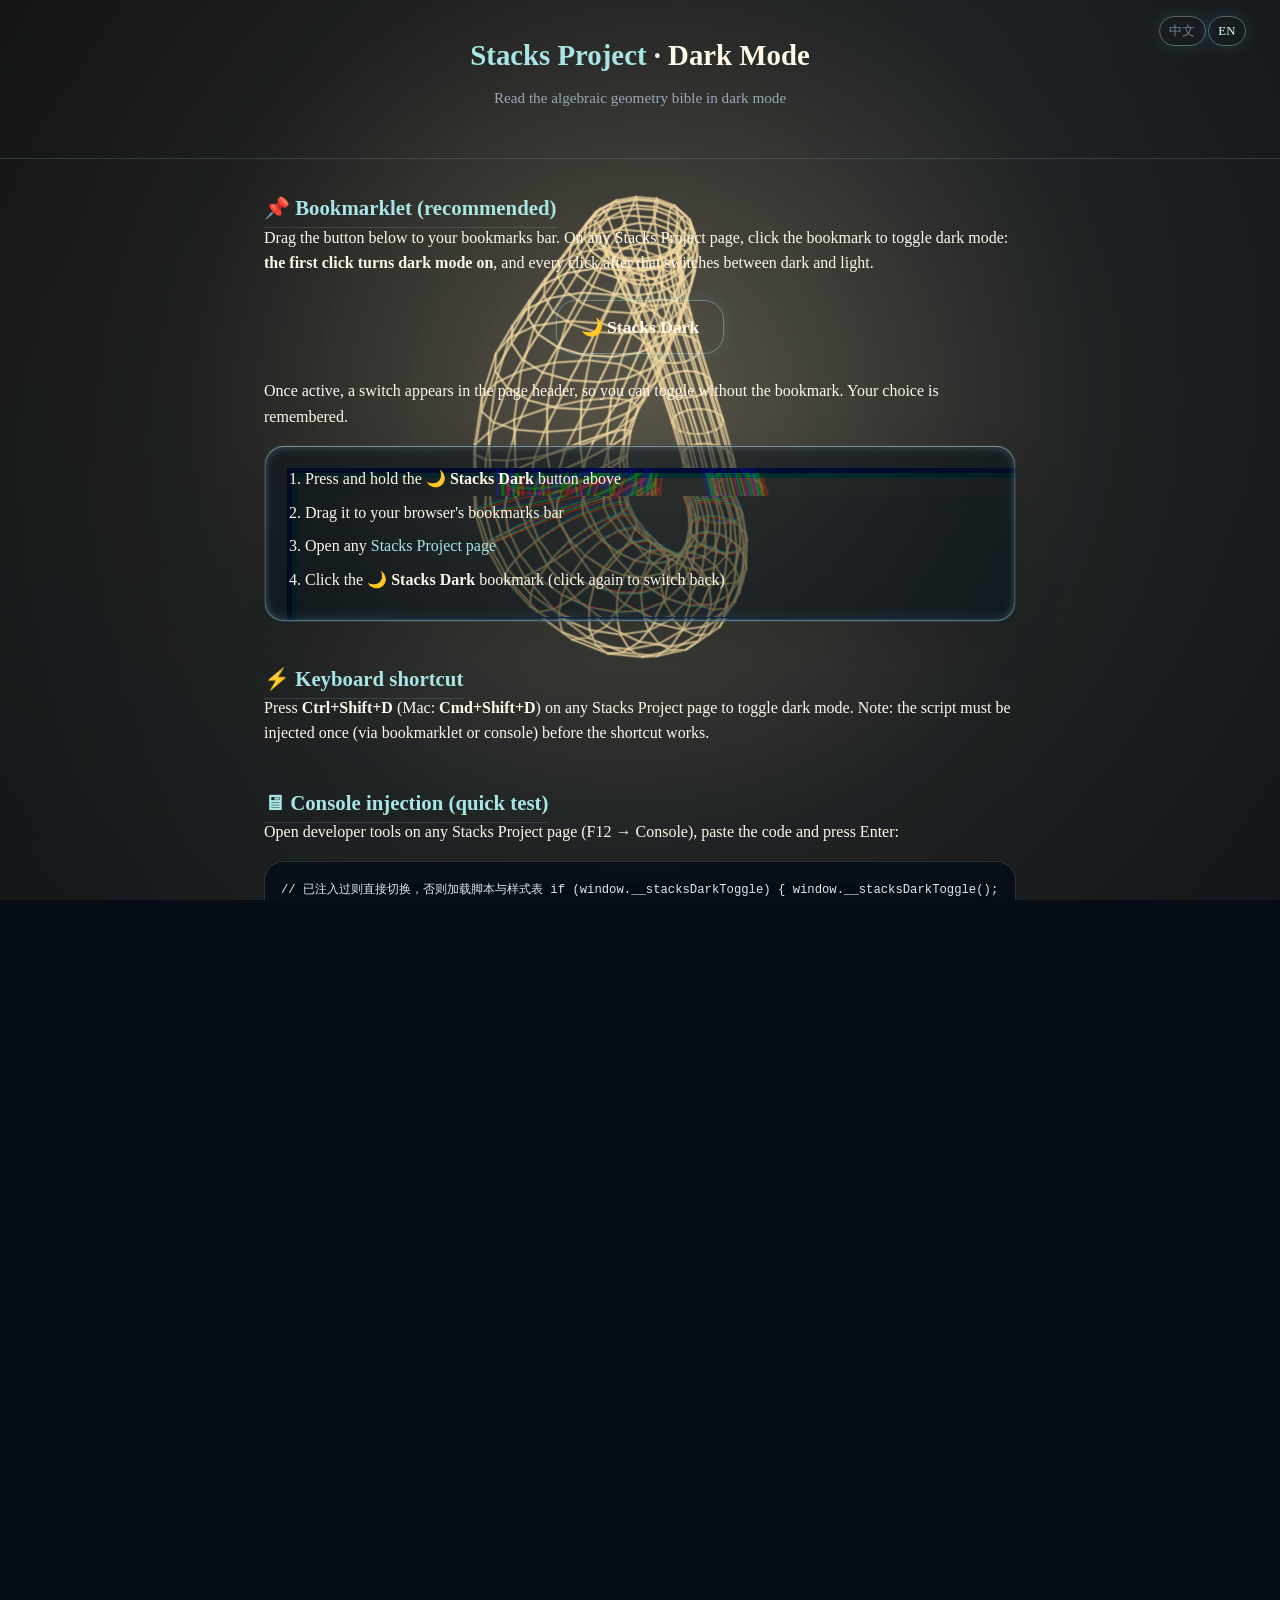
==== commit 31d89e88: "Pin Stacks dark mode CDN URLs to a commit SHA ?v=2 did not survive jsDelivr's per-edge branch cache:" ====
--- a/stacks-dark/index.html
+++ b/stacks-dark/index.html
@@ -93,6 +93,13 @@
 <main>
 
   <!-- ===== Bookmarklet ===== -->
+  <!-- The CDN URLs below are pinned to a commit SHA on purpose.  jsDelivr
+       caches branch refs per edge node for up to 12h, so a @main URL can be
+       served stale from one edge while another already has the new bytes —
+       and the browser then keeps that stale copy for max-age=604800.  A SHA
+       is immutable, so every edge returns identical content.  After changing
+       dark-mode.js or dark-mode.css, bump the SHA in all six URLs below
+       (bookmarklet, console snippet, file links) to the new commit. -->
   <section>
     <h2 data-lang="zh">📌 Bookmarklet（推荐）</h2>
     <h2 data-lang="en">📌 Bookmarklet (recommended)</h2>
@@ -102,7 +109,7 @@
 
     <p style="text-align:center;margin:1.5rem 0">
       <a class="bookmarklet"
-         href="javascript:(function(){var d=document;if(window.__stacksDarkToggle){window.__stacksDarkToggle();return}if(d.querySelector('script[data-stacks-dark]'))return;var s=d.createElement('script');s.src='https://cdn.jsdelivr.net/gh/kanghelyu/kanghelyu.github.io@main/stacks-dark/dark-mode.js?v=2';s.setAttribute('data-stacks-dark','1');d.body.appendChild(s);if(!d.querySelector('link[data-stacks-dark]')){var l=d.createElement('link');l.rel='stylesheet';l.href='https://cdn.jsdelivr.net/gh/kanghelyu/kanghelyu.github.io@main/stacks-dark/dark-mode.css?v=2';l.setAttribute('data-stacks-dark','1');d.head.appendChild(l)}})();"
+         href="javascript:(function(){var d=document;if(window.__stacksDarkToggle){window.__stacksDarkToggle();return}if(d.querySelector('script[data-stacks-dark]'))return;var s=d.createElement('script');s.src='https://cdn.jsdelivr.net/gh/kanghelyu/kanghelyu.github.io@db1add94eb02e94f8764c63e42ce2763a2e8148a/stacks-dark/dark-mode.js';s.setAttribute('data-stacks-dark','1');d.body.appendChild(s);if(!d.querySelector('link[data-stacks-dark]')){var l=d.createElement('link');l.rel='stylesheet';l.href='https://cdn.jsdelivr.net/gh/kanghelyu/kanghelyu.github.io@db1add94eb02e94f8764c63e42ce2763a2e8148a/stacks-dark/dark-mode.css';l.setAttribute('data-stacks-dark','1');d.head.appendChild(l)}})();"
          onclick="alert('把它拖到书签栏，不是点击这里。');return false;">
         🌙 Stacks Dark
       </a>
@@ -148,11 +155,11 @@
 if (window.__stacksDarkToggle) { window.__stacksDarkToggle(); }
 else {
   var s = document.createElement('script');
-  s.src = 'https://cdn.jsdelivr.net/gh/kanghelyu/kanghelyu.github.io@main/stacks-dark/dark-mode.js?v=2';
+  s.src = 'https://cdn.jsdelivr.net/gh/kanghelyu/kanghelyu.github.io@db1add94eb02e94f8764c63e42ce2763a2e8148a/stacks-dark/dark-mode.js';
   document.body.appendChild(s);
   var l = document.createElement('link');
   l.rel = 'stylesheet';
-  l.href = 'https://cdn.jsdelivr.net/gh/kanghelyu/kanghelyu.github.io@main/stacks-dark/dark-mode.css?v=2';
+  l.href = 'https://cdn.jsdelivr.net/gh/kanghelyu/kanghelyu.github.io@db1add94eb02e94f8764c63e42ce2763a2e8148a/stacks-dark/dark-mode.css';
   document.head.appendChild(l);
 }</code></div>
   </section>
@@ -187,8 +194,8 @@
     <p data-lang="en" class="block">You can also reference these files directly via jsDelivr CDN (correct MIME types included):</p>
 
     <div class="file-links">
-      <a href="https://cdn.jsdelivr.net/gh/kanghelyu/kanghelyu.github.io@main/stacks-dark/dark-mode.css?v=2">dark-mode.css</a>
-      <a href="https://cdn.jsdelivr.net/gh/kanghelyu/kanghelyu.github.io@main/stacks-dark/dark-mode.js?v=2">dark-mode.js</a>
+      <a href="https://cdn.jsdelivr.net/gh/kanghelyu/kanghelyu.github.io@db1add94eb02e94f8764c63e42ce2763a2e8148a/stacks-dark/dark-mode.css">dark-mode.css</a>
+      <a href="https://cdn.jsdelivr.net/gh/kanghelyu/kanghelyu.github.io@db1add94eb02e94f8764c63e42ce2763a2e8148a/stacks-dark/dark-mode.js">dark-mode.js</a>
     </div>
   </section>
 
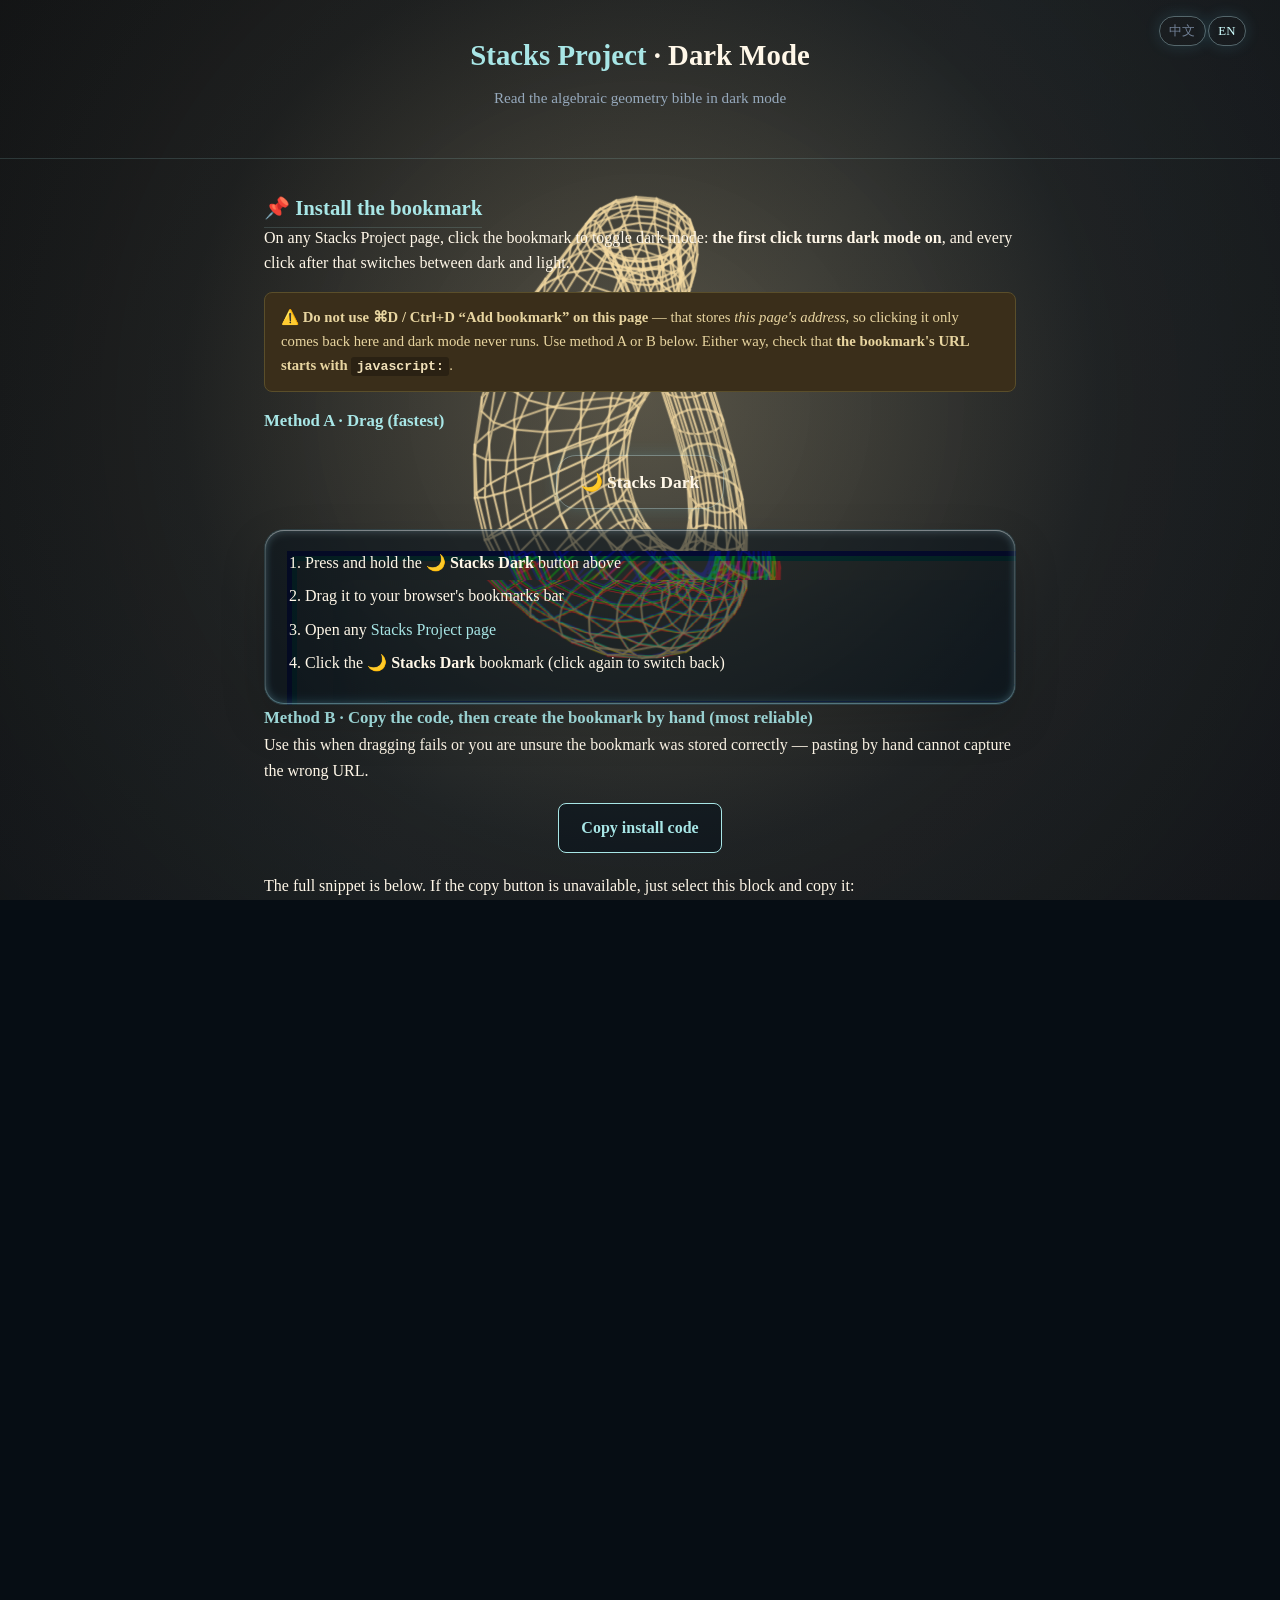
==== commit e021e5d0: "Add a manual install path for the Stacks dark bookmarklet The reported failure was that clicking the" ====
--- a/stacks-dark/index.html
+++ b/stacks-dark/index.html
@@ -65,6 +65,22 @@
     .file-links { display: flex; gap: 1rem; flex-wrap: wrap; margin-top: 0.5rem; }
     .file-links a { background: var(--card); border: 1px solid var(--border); padding: 0.4rem 1rem; border-radius: 6px; color: var(--accent); text-decoration: none; font-size: 0.9rem; }
     .file-links a:hover { border-color: var(--accent); }
+    h3 { font-size: 1.05rem; font-weight: 600; color: var(--accent); margin: 1.75rem 0 0.6rem; }
+    /* Warning block: the single most common install mistake is saving this
+       page's URL instead of the snippet, so it gets its own callout. */
+    p.warn {
+      background: #3a2e1a; border: 1px solid #5a4e2a; border-radius: 8px;
+      padding: 0.85rem 1rem; color: #e8d5a0; font-size: 0.92rem;
+    }
+    p.warn code { background: #2a2113; color: #f0e0b8; }
+    .copy-btn {
+      background: var(--card); color: var(--accent);
+      border: 1px solid var(--accent); border-radius: 8px;
+      padding: 0.7rem 1.4rem; font-size: 1rem; font-weight: 600;
+      cursor: pointer; transition: all 0.15s;
+    }
+    .copy-btn:hover { background: rgba(99,179,237,0.12); }
+    .copy-btn.done { background: var(--accent); color: #1a1a2e; border-color: var(--accent); }
     footer { text-align: center; padding: 1.5rem; color: #718096; font-size: 0.85rem; border-top: 1px solid var(--border); }
     footer a { color: var(--accent); }
     [data-lang] { display: none; }
@@ -101,22 +117,29 @@
        dark-mode.js or dark-mode.css, bump the SHA in all six URLs below
        (bookmarklet, console snippet, file links) to the new commit. -->
   <section>
-    <h2 data-lang="zh">📌 Bookmarklet（推荐）</h2>
-    <h2 data-lang="en">📌 Bookmarklet (recommended)</h2>
-
-    <p data-lang="zh" class="block">把下面的按钮拖到浏览器书签栏。在任意 Stacks Project 页面点一下这个书签即可切换深色模式：<strong>第一次点击开启深色</strong>，之后每点一次就在深色与浅色之间切换。</p>
-    <p data-lang="en" class="block">Drag the button below to your bookmarks bar. On any Stacks Project page, click the bookmark to toggle dark mode: <strong>the first click turns dark mode on</strong>, and every click after that switches between dark and light.</p>
-
-    <p style="text-align:center;margin:1.5rem 0">
+    <h2 data-lang="zh">📌 安装书签</h2>
+    <h2 data-lang="en">📌 Install the bookmark</h2>
+
+    <p data-lang="zh" class="block">在任意 Stacks Project 页面点一下书签即可切换深色模式：<strong>第一次点击开启深色</strong>，之后每点一次就在深色与浅色之间切换。</p>
+    <p data-lang="en" class="block">On any Stacks Project page, click the bookmark to toggle dark mode: <strong>the first click turns dark mode on</strong>, and every click after that switches between dark and light.</p>
+
+    <p data-lang="zh" class="block warn">
+      ⚠️ <strong>不要用 ⌘D / Ctrl+D「添加书签」保存本页</strong>——那样存下来的网址是<em>本页地址</em>，点它只会跳回这一页，深色模式不会生效。请用下面任一种方式安装；装好后请确认<strong>书签的网址以 <code>javascript:</code> 开头</strong>。
+    </p>
+    <p data-lang="en" class="block warn">
+      ⚠️ <strong>Do not use ⌘D / Ctrl+D “Add bookmark” on this page</strong> — that stores <em>this page's address</em>, so clicking it only comes back here and dark mode never runs. Use method A or B below. Either way, check that <strong>the bookmark's URL starts with <code>javascript:</code></strong>.
+    </p>
+
+    <h3 data-lang="zh">方式 A · 拖拽（最快）</h3>
+    <h3 data-lang="en">Method A · Drag (fastest)</h3>
+
+    <p style="text-align:center;margin:1.25rem 0">
       <a class="bookmarklet"
          href="javascript:(function(){var d=document;if(window.__stacksDarkToggle){window.__stacksDarkToggle();return}if(d.querySelector('script[data-stacks-dark]'))return;var s=d.createElement('script');s.src='https://cdn.jsdelivr.net/gh/kanghelyu/kanghelyu.github.io@db1add94eb02e94f8764c63e42ce2763a2e8148a/stacks-dark/dark-mode.js';s.setAttribute('data-stacks-dark','1');d.body.appendChild(s);if(!d.querySelector('link[data-stacks-dark]')){var l=d.createElement('link');l.rel='stylesheet';l.href='https://cdn.jsdelivr.net/gh/kanghelyu/kanghelyu.github.io@db1add94eb02e94f8764c63e42ce2763a2e8148a/stacks-dark/dark-mode.css';l.setAttribute('data-stacks-dark','1');d.head.appendChild(l)}})();"
          onclick="alert('把它拖到书签栏，不是点击这里。');return false;">
         🌙 Stacks Dark
       </a>
     </p>
-
-    <p data-lang="zh" class="block">开启后，页面顶部导航栏会出现一个切换开关，之后不点书签也能随时切换；选择会被记住。</p>
-    <p data-lang="en" class="block">Once active, a switch appears in the page header, so you can toggle without the bookmark. Your choice is remembered.</p>
 
     <div class="instructions">
       <ol data-lang="zh" class="block">
@@ -132,6 +155,47 @@
         <li>Click the <strong>🌙 Stacks Dark</strong> bookmark (click again to switch back)</li>
       </ol>
     </div>
+
+    <h3 data-lang="zh">方式 B · 复制代码后手动新建书签（最可靠）</h3>
+    <h3 data-lang="en">Method B · Copy the code, then create the bookmark by hand (most reliable)</h3>
+
+    <p data-lang="zh" class="block">拖拽失败、或不确定书签存对没有时用这个方式——手动粘贴不会存错网址。</p>
+    <p data-lang="en" class="block">Use this when dragging fails or you are unsure the bookmark was stored correctly — pasting by hand cannot capture the wrong URL.</p>
+
+    <p style="text-align:center;margin:1.25rem 0">
+      <button id="copy-bm" type="button" class="copy-btn"><span data-lang="zh">复制安装代码</span><span data-lang="en">Copy install code</span></button>
+    </p>
+
+    <p data-lang="zh" class="block">下面是完整代码。复制按钮不可用时，直接选中这一段复制即可：</p>
+    <p data-lang="en" class="block">The full snippet is below. If the copy button is unavailable, just select this block and copy it:</p>
+
+    <!-- Filled from the drag link's href at runtime, so the drag button, the
+         copy button and this block can never drift apart. -->
+    <div class="pre"><code id="bm-code"></code></div>
+
+    <div class="instructions">
+      <ol data-lang="zh" class="block">
+        <li>点上面的按钮复制代码（括号里的 <code>javascript:</code> 开头也要一起复制）</li>
+        <li>在书签栏空白处右键 → <strong>添加网页 / 新建书签</strong>（Chrome 书签管理器里是「添加新书签」）</li>
+        <li>名称填 <strong>Stacks Dark</strong>；<strong>网址</strong>一栏粘贴刚复制的整段代码</li>
+        <li>保存后打开任意 <a href="https://stacks.math.columbia.edu/tag/0001">Stacks Project 页面</a>，点这个书签即可</li>
+      </ol>
+      <ol data-lang="en" class="block">
+        <li>Click the button above to copy the code (keep the leading <code>javascript:</code>)</li>
+        <li>Right-click the bookmarks bar → <strong>Add page / New bookmark</strong> (in Chrome's bookmark manager: “Add new bookmark”)</li>
+        <li>Name it <strong>Stacks Dark</strong>; paste the whole snippet into the <strong>URL</strong> field</li>
+        <li>Save, open any <a href="https://stacks.math.columbia.edu/tag/0001">Stacks Project page</a>, and click the bookmark</li>
+      </ol>
+      <p data-lang="zh" class="block" style="margin-top:0.75rem;margin-bottom:0">
+        ✅ <strong>自检：</strong>编辑该书签，网址应以 <code>javascript:(function(){</code> 开头、以 <code>})();</code> 结尾。若显示的是 <code>https://kanghelyu.org/…</code>，说明存错了，请删掉重做。
+      </p>
+      <p data-lang="en" class="block" style="margin-top:0.75rem;margin-bottom:0">
+        ✅ <strong>Self-check:</strong> edit the bookmark — its URL should start with <code>javascript:(function(){</code> and end with <code>})();</code>. If it shows <code>https://kanghelyu.org/…</code>, it was saved wrong; delete it and redo.
+      </p>
+    </div>
+
+    <p data-lang="zh" class="block" style="margin-top:1rem">开启后，页面顶部导航栏会出现一个切换开关，之后不点书签也能随时切换；选择会被记住。</p>
+    <p data-lang="en" class="block" style="margin-top:1rem">Once active, a switch appears in the page header, so you can toggle without the bookmark. Your choice is remembered.</p>
   </section>
 
   <!-- ===== Keyboard shortcut ===== -->
@@ -231,16 +295,91 @@
   var defaultLang = stored || (navigator.language && navigator.language.startsWith('en') ? 'en' : 'zh');
   window.setLang(defaultLang);
 
-  // Also update the bookmarklet onclick alert language
+  // Also update the bookmarklet onclick alert language.
+  // Checked via classList: setLang() runs before liquid-glass-subpages.js
+  // appends its own class, so comparing the whole className string misfires.
+  function isEn() { return document.documentElement.classList.contains('en'); }
+
   var bml = document.querySelector('.bookmarklet');
   if (bml) {
     bml.onclick = function() {
-      alert(document.documentElement.className === 'en'
+      alert(isEn()
         ? 'Drag this to your bookmarks bar, not click it.'
         : '把它拖到书签栏，不是点击这里。');
       return false;
     };
   }
+
+  // Copy-to-clipboard install path.  The payload is read back off the drag
+  // link so the two can never drift apart, and pasting into the bookmark's
+  // URL field cannot silently capture this page's address instead.
+  var copyBtn = document.getElementById('copy-bm');
+  var codeBlock = document.getElementById('bm-code');
+  if (copyBtn && bml) {
+    var payload = bml.getAttribute('href') || '';
+    var originalHtml = copyBtn.innerHTML;
+    var resetTimer = 0;
+
+    // Always render the snippet: manual selection must stay possible even
+    // where the async clipboard is blocked (non-secure context, denied
+    // permission, headless).
+    if (codeBlock) codeBlock.textContent = payload;
+
+    function flashDone() {
+      copyBtn.classList.add('done');
+      copyBtn.textContent = isEn() ? '\u2705  Copied' : '\u2705  已复制';
+      window.clearTimeout(resetTimer);
+      resetTimer = window.setTimeout(function () {
+        copyBtn.classList.remove('done');
+        copyBtn.innerHTML = originalHtml;
+      }, 2000);
+    }
+
+    function selectSnippet() {
+      if (!codeBlock) return;
+      var range = document.createRange();
+      range.selectNodeContents(codeBlock);
+      var sel = window.getSelection();
+      sel.removeAllRanges();
+      sel.addRange(range);
+      if (codeBlock.scrollIntoView) codeBlock.scrollIntoView({ block: 'center' });
+    }
+
+    function legacyCopy() {
+      var ta = document.createElement('textarea');
+      ta.value = payload;
+      ta.setAttribute('readonly', '');
+      ta.style.cssText = 'position:fixed;top:-1000px;opacity:0';
+      document.body.appendChild(ta);
+      ta.select();
+      var ok = false;
+      try { ok = document.execCommand('copy'); } catch (e) {}
+      document.body.removeChild(ta);
+      if (ok) {
+        flashDone();
+      } else {
+        // Not an error the reader can act on — hand them a selected block
+        // they only need to hit ⌘C / Ctrl+C on.
+        selectSnippet();
+        copyBtn.classList.add('done');
+        copyBtn.textContent = isEn() ? 'Now press \u2318C / Ctrl+C' : '已选中，按 \u2318C / Ctrl+C';
+        window.clearTimeout(resetTimer);
+        resetTimer = window.setTimeout(function () {
+          copyBtn.classList.remove('done');
+          copyBtn.innerHTML = originalHtml;
+        }, 4000);
+      }
+    }
+
+    copyBtn.addEventListener('click', function () {
+      if (!payload) return;
+      if (navigator.clipboard && navigator.clipboard.writeText) {
+        navigator.clipboard.writeText(payload).then(flashDone, legacyCopy);
+      } else {
+        legacyCopy();
+      }
+    });
+  }
 })();
 </script>
 
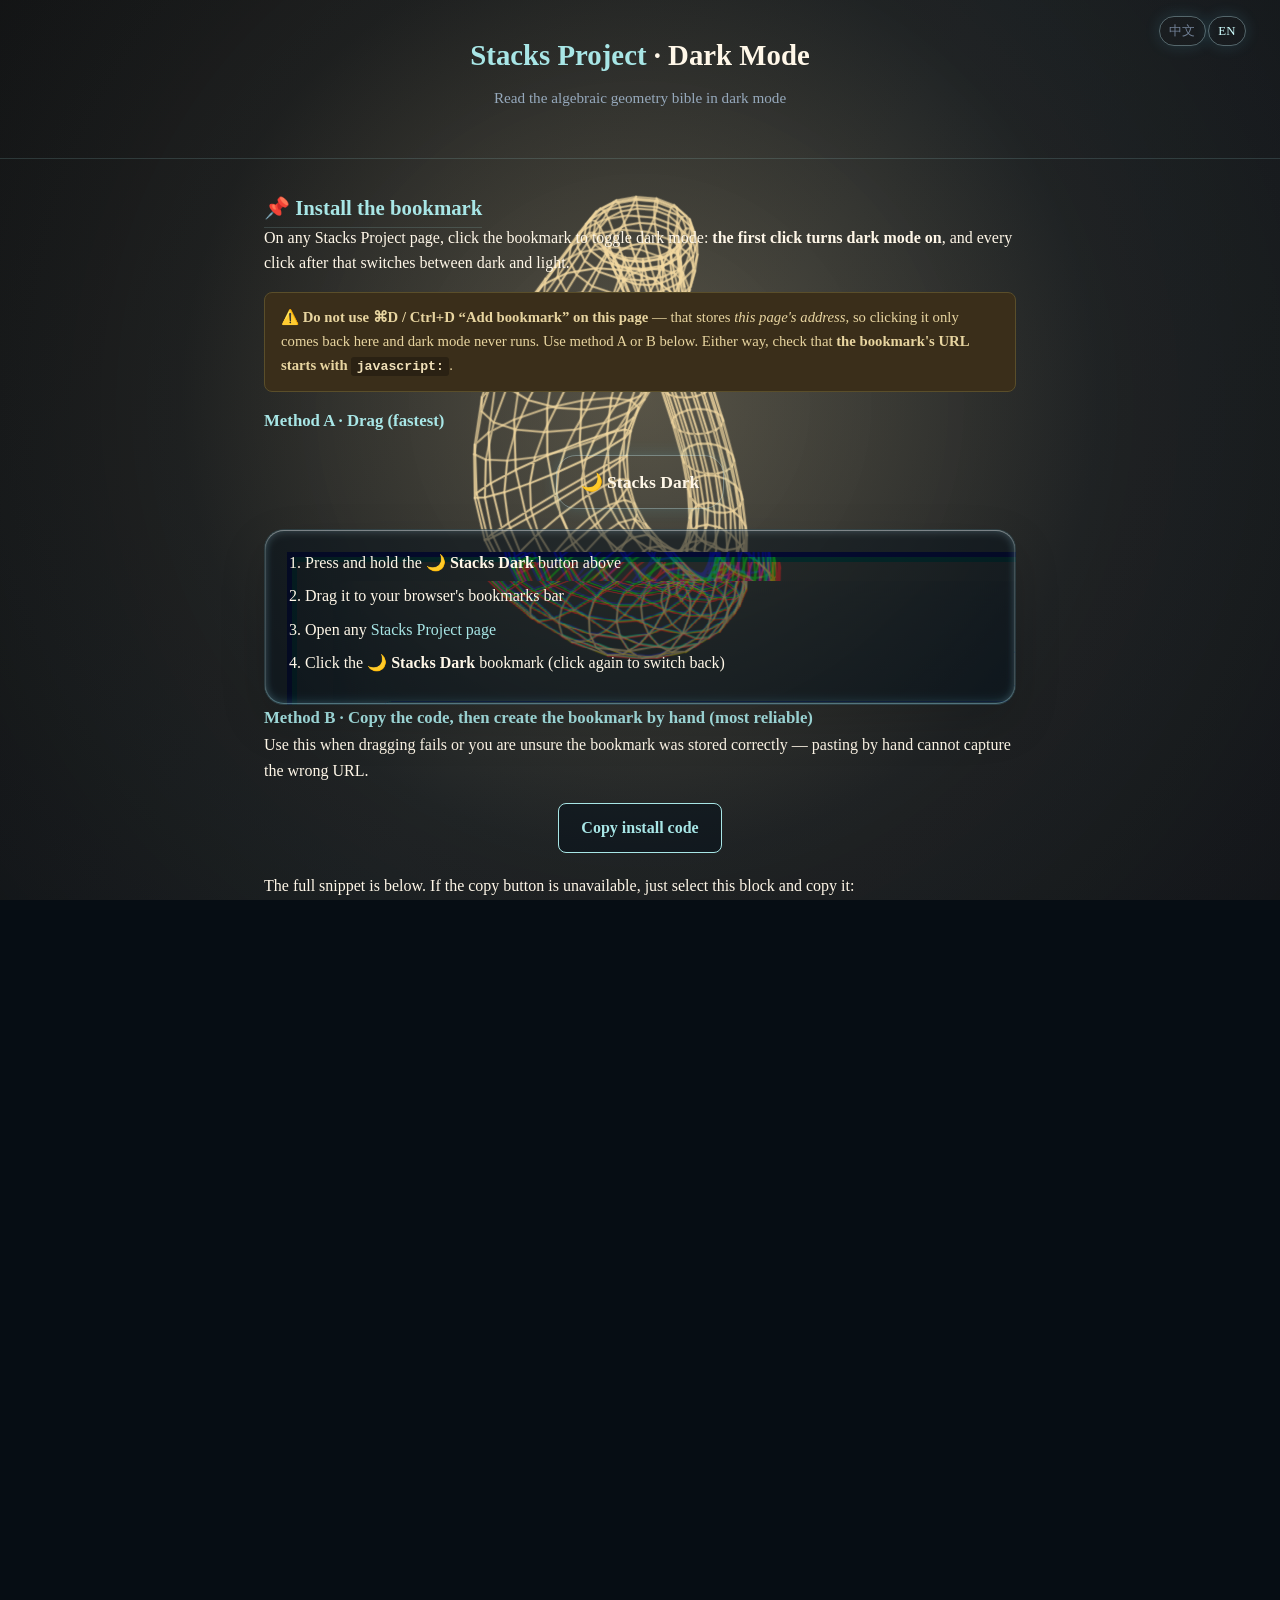
==== commit acb14a60: "Make the Stacks dark bookmarklet report its own failures The bookmarklet failed silently in every fa" ====
--- a/stacks-dark/index.html
+++ b/stacks-dark/index.html
@@ -135,7 +135,7 @@
 
     <p style="text-align:center;margin:1.25rem 0">
       <a class="bookmarklet"
-         href="javascript:(function(){var d=document;if(window.__stacksDarkToggle){window.__stacksDarkToggle();return}if(d.querySelector('script[data-stacks-dark]'))return;var s=d.createElement('script');s.src='https://cdn.jsdelivr.net/gh/kanghelyu/kanghelyu.github.io@db1add94eb02e94f8764c63e42ce2763a2e8148a/stacks-dark/dark-mode.js';s.setAttribute('data-stacks-dark','1');d.body.appendChild(s);if(!d.querySelector('link[data-stacks-dark]')){var l=d.createElement('link');l.rel='stylesheet';l.href='https://cdn.jsdelivr.net/gh/kanghelyu/kanghelyu.github.io@db1add94eb02e94f8764c63e42ce2763a2e8148a/stacks-dark/dark-mode.css';l.setAttribute('data-stacks-dark','1');d.head.appendChild(l)}})();"
+         href="javascript:(function(){var d=document;if(window.__stacksDarkToggle){window.__stacksDarkToggle();return}if(d.querySelector('script[data-stacks-dark]'))return;var h=location.hostname;if(h.indexOf('stacks.math.columbia.edu')<0&&h.indexOf('stacks-project')<0&&h!=='localhost'&&h!=='127.0.0.1'){alert('[Stacks Dark] 请在 Stacks Project 页面点击此书签。当前页面: '+location.href);return}var s=d.createElement('script');s.src='https://cdn.jsdelivr.net/gh/kanghelyu/kanghelyu.github.io@db1add94eb02e94f8764c63e42ce2763a2e8148a/stacks-dark/dark-mode.js';s.setAttribute('data-stacks-dark','1');s.onerror=function(){alert('[Stacks Dark] 脚本加载失败: 无法访问 cdn.jsdelivr.net, 请检查网络或代理。')};d.body.appendChild(s);if(!d.querySelector('link[data-stacks-dark]')){var l=d.createElement('link');l.rel='stylesheet';l.href='https://cdn.jsdelivr.net/gh/kanghelyu/kanghelyu.github.io@db1add94eb02e94f8764c63e42ce2763a2e8148a/stacks-dark/dark-mode.css';l.setAttribute('data-stacks-dark','1');l.onerror=function(){alert('[Stacks Dark] 样式加载失败: 无法访问 cdn.jsdelivr.net, 请检查网络或代理。')};d.head.appendChild(l)}setTimeout(function(){if(!window.__stacksDarkLoaded){alert('[Stacks Dark] 脚本没有初始化。若刚才没有其他提示, 可能是浏览器禁止了 javascript: 书签。')}},6000)})();"
          onclick="alert('把它拖到书签栏，不是点击这里。');return false;">
         🌙 Stacks Dark
       </a>
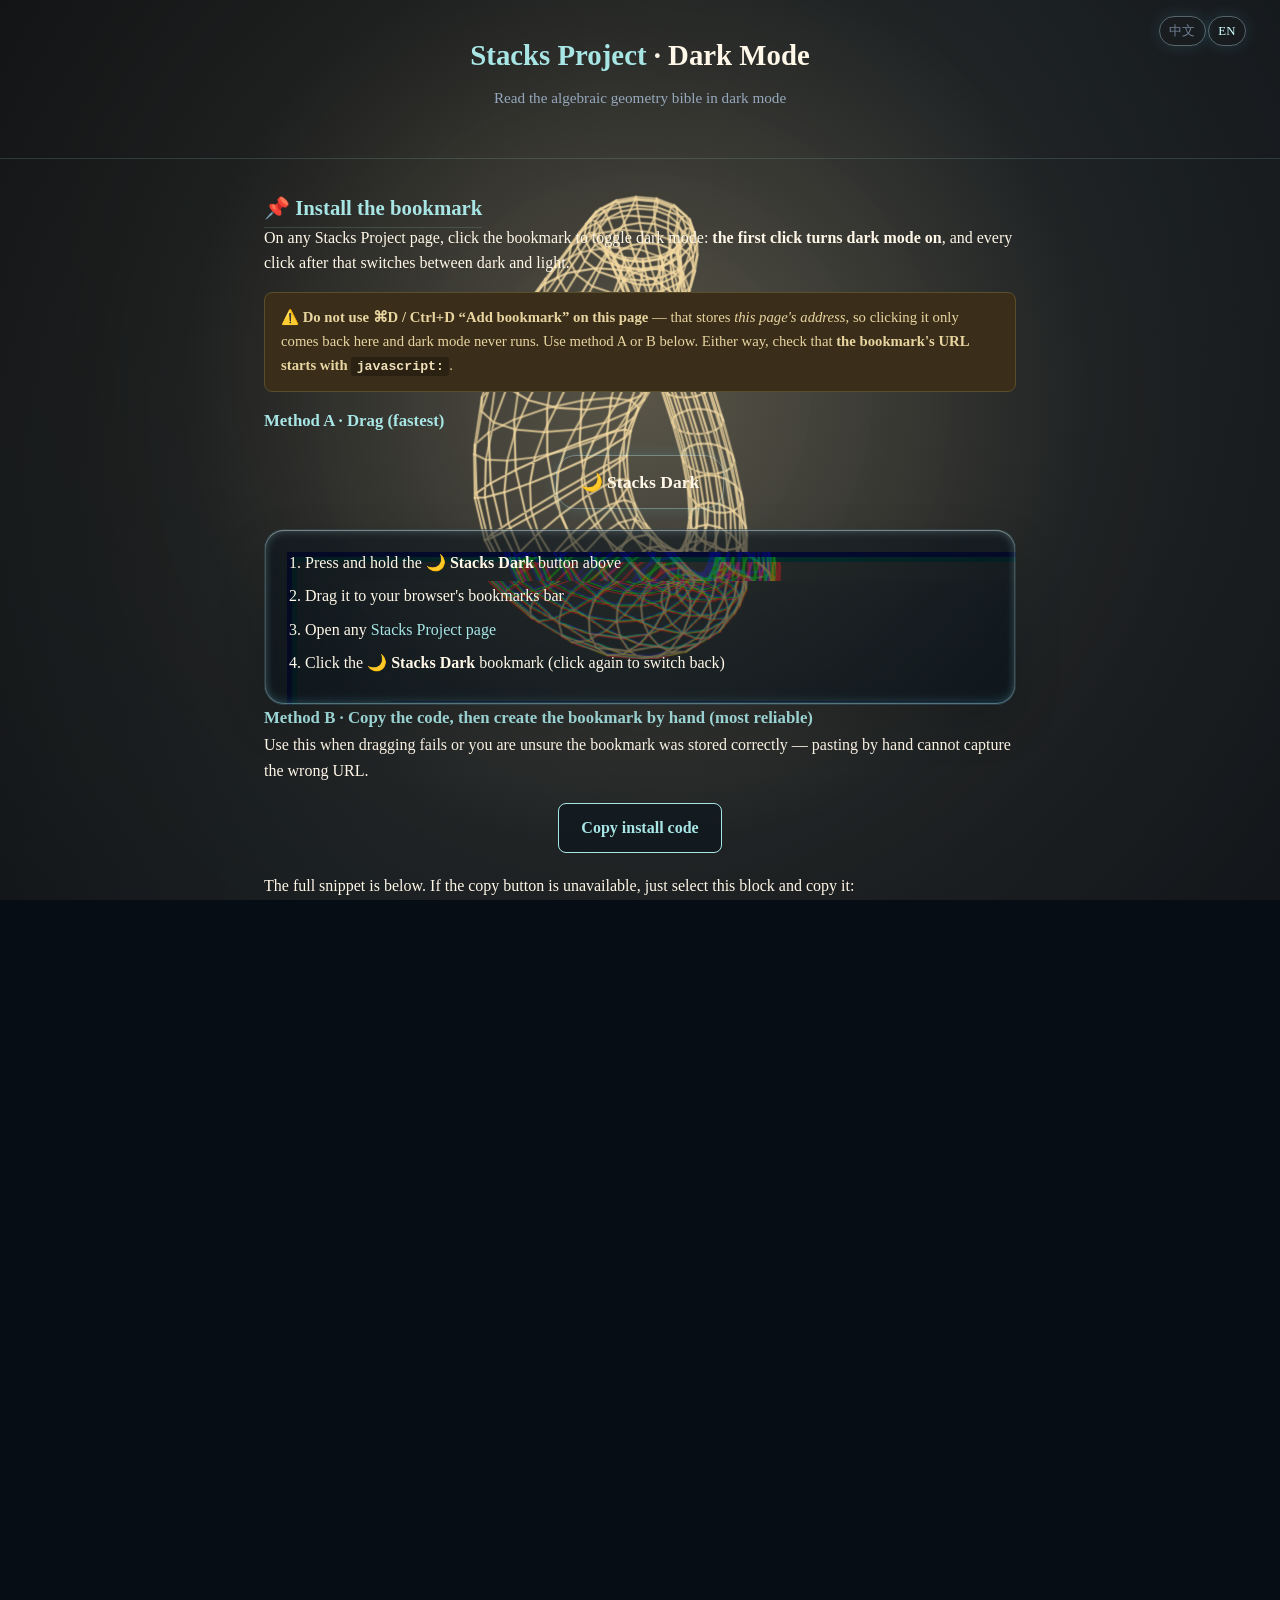
==== commit 6432d1d1: "Spell out the URL-field step, and add a userscript install path Confirmed with the reader: pasting t" ====
--- a/stacks-dark/index.html
+++ b/stacks-dark/index.html
@@ -175,23 +175,58 @@
 
     <div class="instructions">
       <ol data-lang="zh" class="block">
-        <li>点上面的按钮复制代码（括号里的 <code>javascript:</code> 开头也要一起复制）</li>
-        <li>在书签栏空白处右键 → <strong>添加网页 / 新建书签</strong>（Chrome 书签管理器里是「添加新书签」）</li>
-        <li>名称填 <strong>Stacks Dark</strong>；<strong>网址</strong>一栏粘贴刚复制的整段代码</li>
-        <li>保存后打开任意 <a href="https://stacks.math.columbia.edu/tag/0001">Stacks Project 页面</a>，点这个书签即可</li>
+        <li>点上面的按钮复制代码（<code>javascript:</code> 开头也要一起复制）</li>
+        <li>在书签栏空白处右键 → <strong>「添加网页…」</strong></li>
+        <li>名称填 <strong>Stacks Dark</strong></li>
+        <li><strong>⚠️ 把「网址」栏里预填的本页地址整段删掉</strong>，再粘贴刚复制的代码
+          <br><span style="opacity:.8">（这一步漏掉，存下来的就是本页网址——点它只会跳回这一页。）</span></li>
+        <li>保存 → 打开任意 <a href="https://stacks.math.columbia.edu/tag/0001">Stacks Project 页面</a> → 点这个书签</li>
       </ol>
       <ol data-lang="en" class="block">
         <li>Click the button above to copy the code (keep the leading <code>javascript:</code>)</li>
-        <li>Right-click the bookmarks bar → <strong>Add page / New bookmark</strong> (in Chrome's bookmark manager: “Add new bookmark”)</li>
-        <li>Name it <strong>Stacks Dark</strong>; paste the whole snippet into the <strong>URL</strong> field</li>
-        <li>Save, open any <a href="https://stacks.math.columbia.edu/tag/0001">Stacks Project page</a>, and click the bookmark</li>
-      </ol>
+        <li>Right-click the bookmarks bar → <strong>“Add page…”</strong></li>
+        <li>Name it <strong>Stacks Dark</strong></li>
+        <li><strong>⚠️ Delete the pre-filled address in the URL field entirely</strong>, then paste the snippet
+          <br><span style="opacity:.8">(Skip this and the bookmark stores this page's address — clicking it just comes back here.)</span></li>
+        <li>Save → open any <a href="https://stacks.math.columbia.edu/tag/0001">Stacks Project page</a> → click the bookmark</li>
+      </ol>
+      <p data-lang="zh" class="block" style="margin-top:0.75rem">
+        💡 更稳妥的做法：按 <strong>⌘⌥B</strong> 打开书签管理器 → 右上角 <strong>「添加新书签」</strong>——
+        那里的<strong>网址栏是空的</strong>，直接粘贴不会存错。
+      </p>
+      <p data-lang="en" class="block" style="margin-top:0.75rem">
+        💡 More reliable: press <strong>⌘⌥B</strong> to open the bookmark manager → <strong>“Add new bookmark”</strong>.
+        Its <strong>URL field is empty</strong>, so a paste cannot capture the wrong address.
+      </p>
       <p data-lang="zh" class="block" style="margin-top:0.75rem;margin-bottom:0">
         ✅ <strong>自检：</strong>编辑该书签，网址应以 <code>javascript:(function(){</code> 开头、以 <code>})();</code> 结尾。若显示的是 <code>https://kanghelyu.org/…</code>，说明存错了，请删掉重做。
       </p>
       <p data-lang="en" class="block" style="margin-top:0.75rem;margin-bottom:0">
         ✅ <strong>Self-check:</strong> edit the bookmark — its URL should start with <code>javascript:(function(){</code> and end with <code>})();</code>. If it shows <code>https://kanghelyu.org/…</code>, it was saved wrong; delete it and redo.
       </p>
+    </div>
+
+    <h3 data-lang="zh">方式 C · 油猴脚本（装一次，永久生效）</h3>
+    <h3 data-lang="en">Method C · Userscript (install once, always on)</h3>
+
+    <p data-lang="zh" class="block">不想折腾书签就用这个：装一次之后，每个 Stacks Project 页面都会自动应用深色模式，不用点任何东西。需要先装 <a href="https://www.tampermonkey.net/">Tampermonkey</a> 扩展。</p>
+    <p data-lang="en" class="block">Skip the bookmark entirely: install this once and every Stacks Project page gets dark mode automatically, with nothing to click. Requires the <a href="https://www.tampermonkey.net/">Tampermonkey</a> extension.</p>
+
+    <div class="file-links">
+      <a href="stacks-dark.user.js">stacks-dark.user.js</a>
+    </div>
+
+    <div class="instructions" style="margin-top:0.75rem">
+      <ol data-lang="zh" class="block">
+        <li>装好 Tampermonkey 扩展</li>
+        <li>点上面这个链接，Tampermonkey 会弹出安装页 → 点「安装」</li>
+        <li>打开任意 <a href="https://stacks.math.columbia.edu/tag/0001">Stacks Project 页面</a>，应当自动变黑</li>
+      </ol>
+      <ol data-lang="en" class="block">
+        <li>Install the Tampermonkey extension</li>
+        <li>Click the link above — Tampermonkey opens its install page → click “Install”</li>
+        <li>Open any <a href="https://stacks.math.columbia.edu/tag/0001">Stacks Project page</a>; it should turn dark on its own</li>
+      </ol>
     </div>
 
     <p data-lang="zh" class="block" style="margin-top:1rem">开启后，页面顶部导航栏会出现一个切换开关，之后不点书签也能随时切换；选择会被记住。</p>
